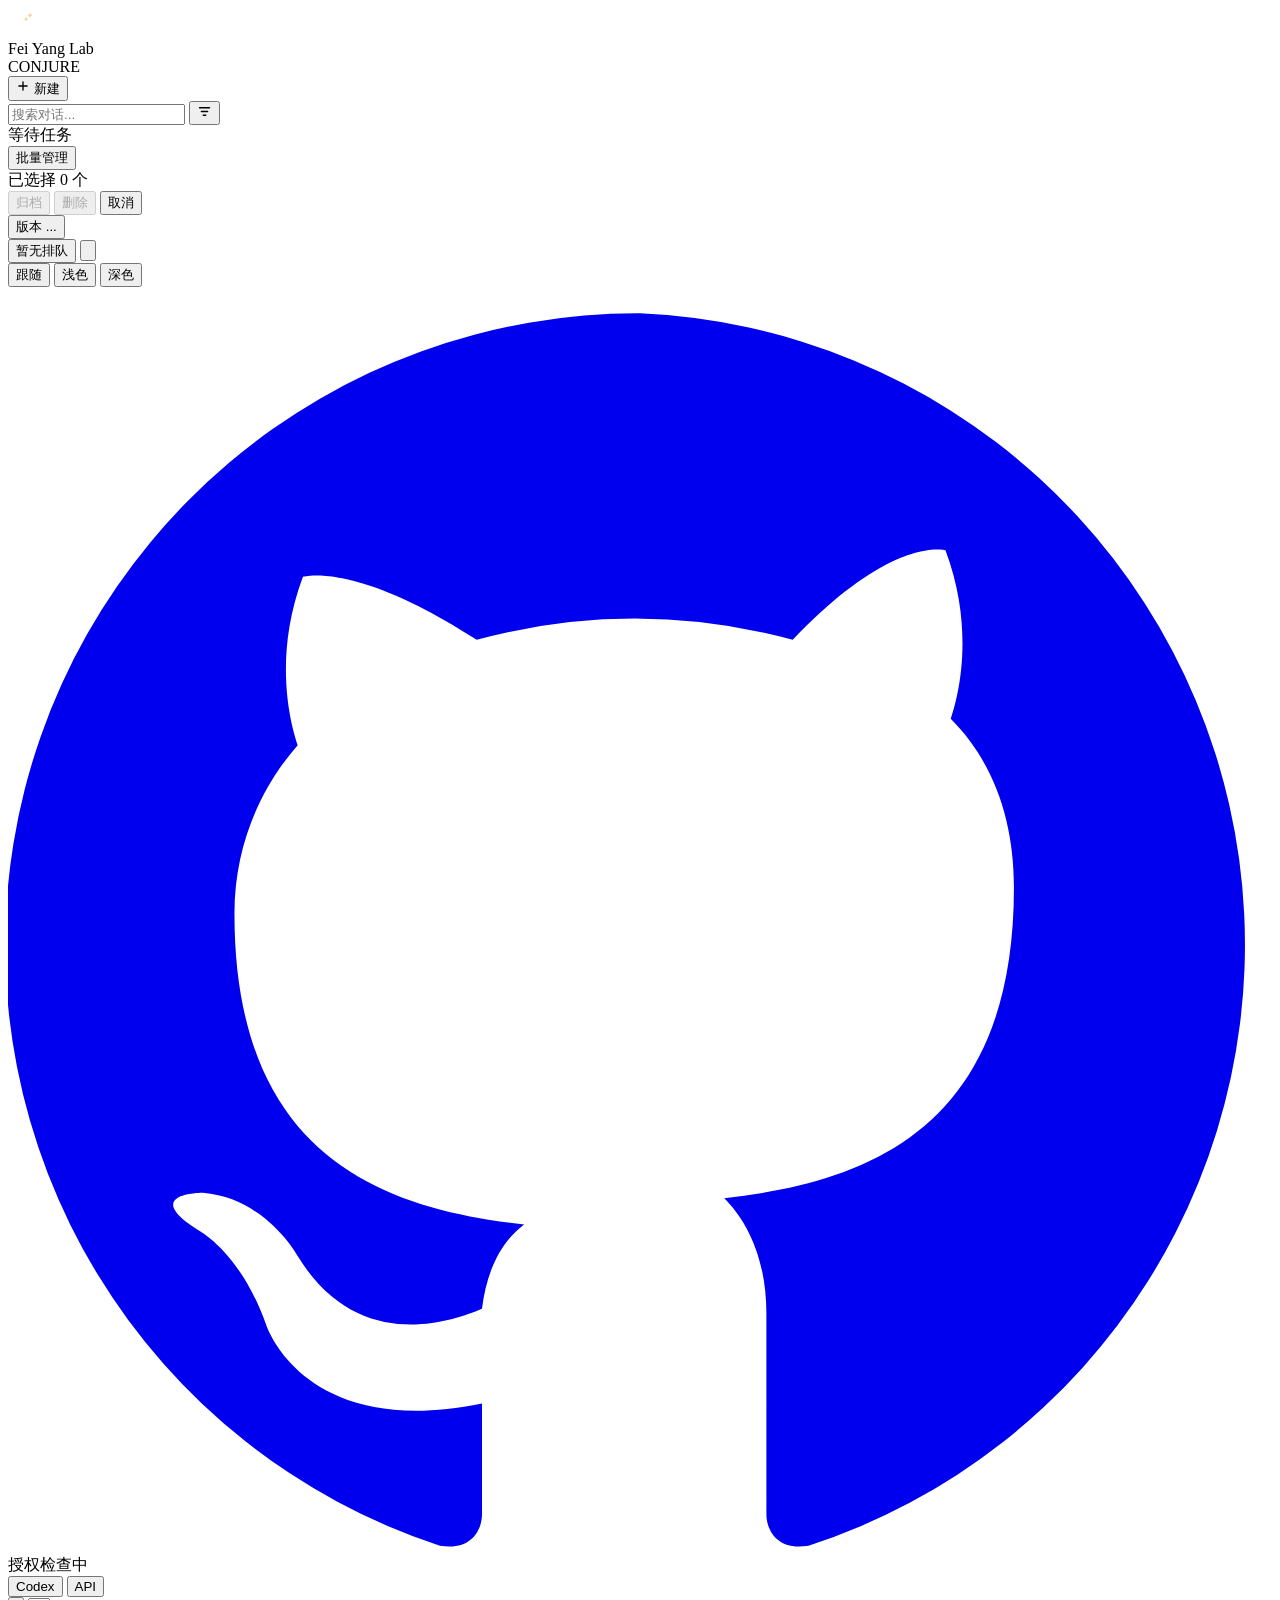
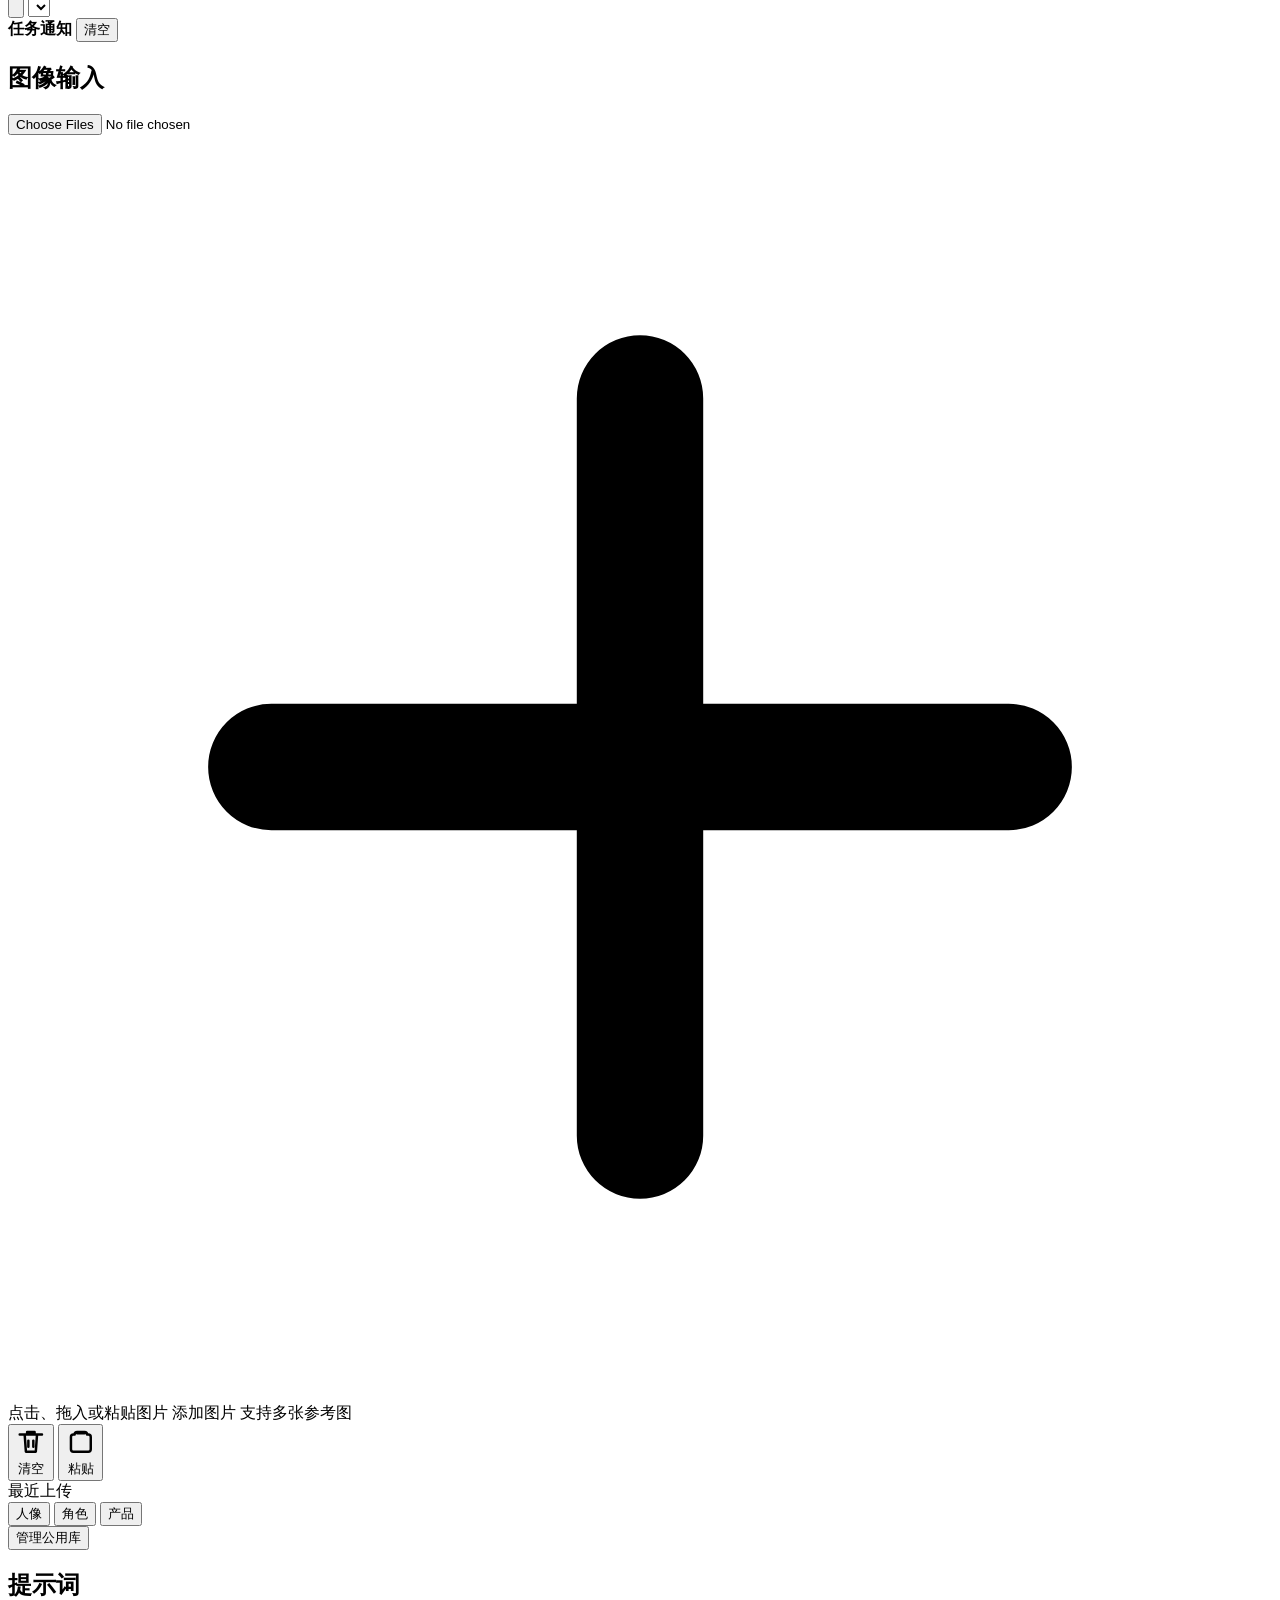
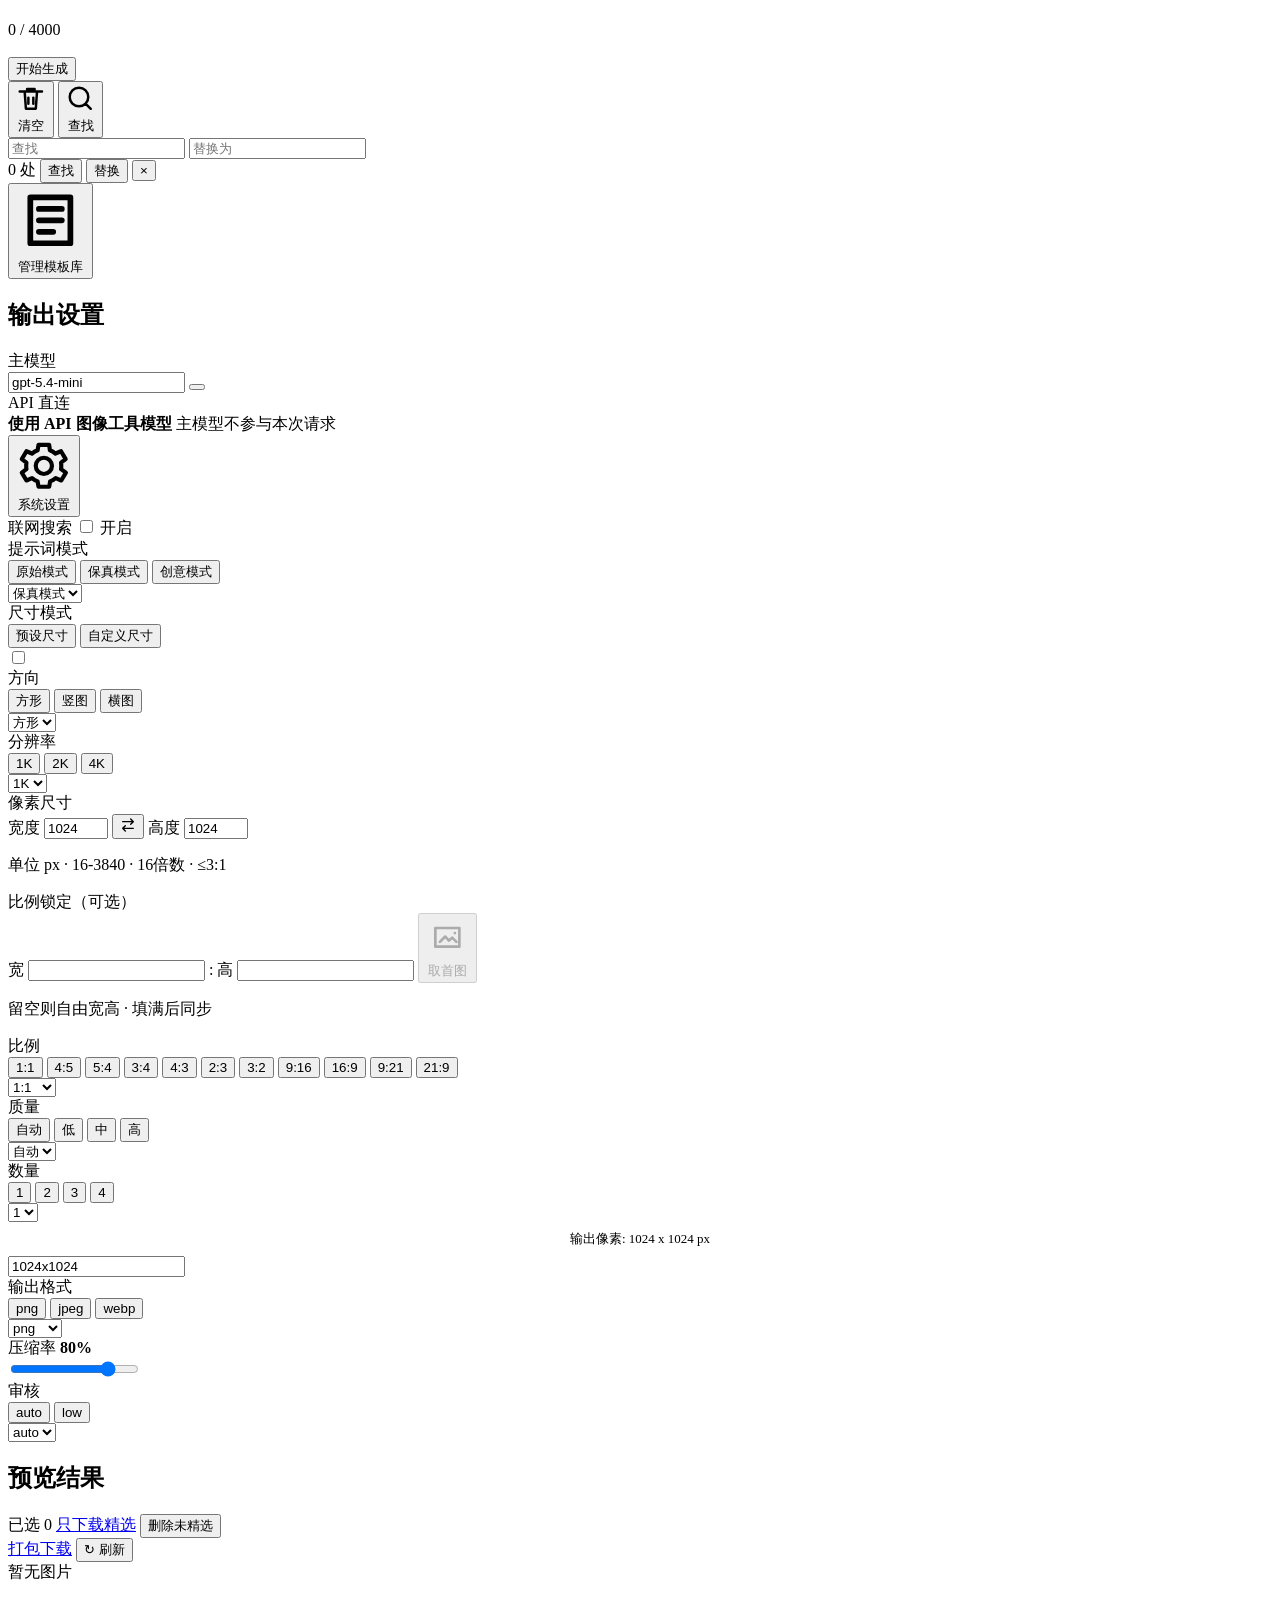
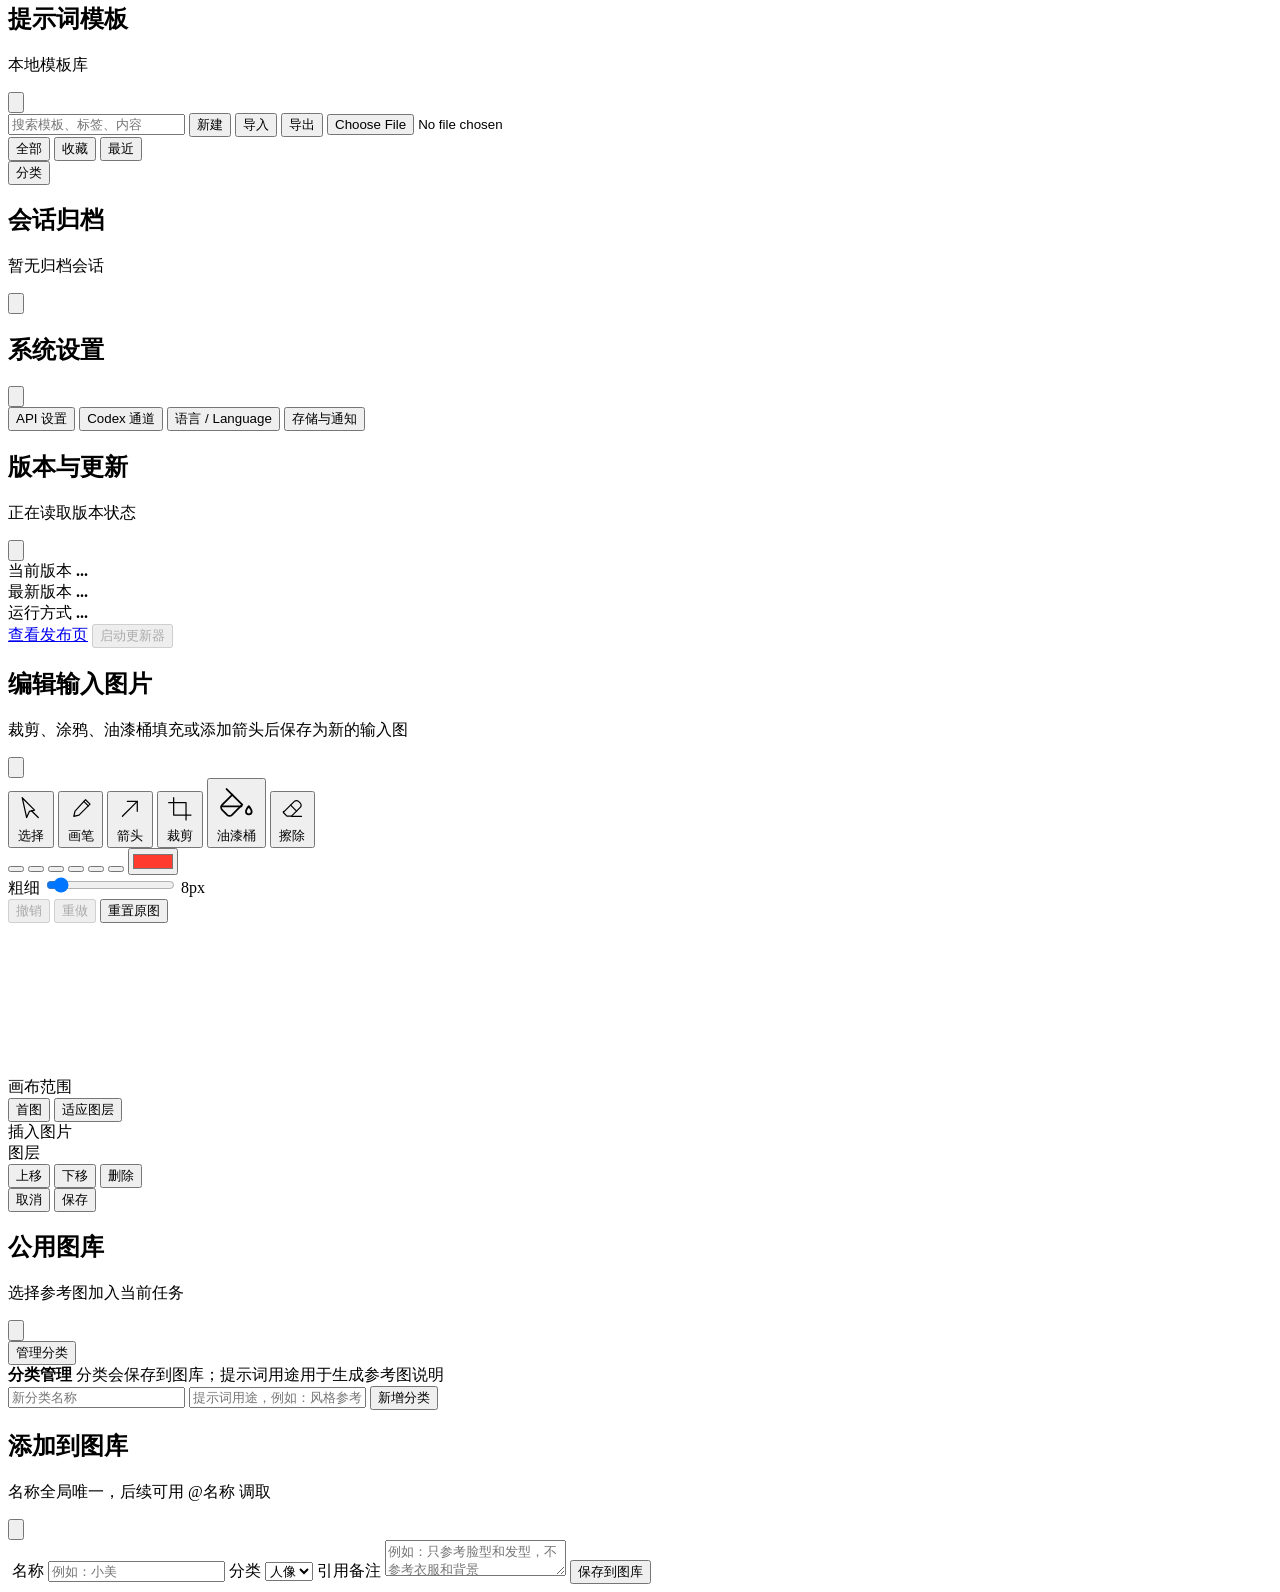
==== codex_image/webui/static/index.html @ 958eecd9 "feat(webui): add BYOK key support and rebrand to Fei Yang Lab - Add per-user BYOK (Bring Your Own Ke" ====
<!doctype html>
<html lang="zh-CN">
  <head>
    <meta charset="utf-8" />
    <meta name="viewport" content="width=device-width, initial-scale=1" />
    <title>Fei Yang Lab CONJURE</title>
    <link rel="icon" href="data:," />
    <script>
      (() => {
        const THEME_STORAGE_KEY = "codex-image-theme-preference";
        const valid = new Set(["system", "light", "dark"]);
        let preference = "system";
        try {
          const stored = localStorage.getItem(THEME_STORAGE_KEY);
          if (valid.has(stored)) preference = stored;
        } catch {
          preference = "system";
        }
        const systemDark = window.matchMedia?.("(prefers-color-scheme: dark)")?.matches;
        document.documentElement.dataset.theme = preference === "system" ? (systemDark ? "dark" : "light") : preference;
        document.documentElement.dataset.themePreference = preference;
      })();
    </script>
    <script>
      (() => {
        const LOCALE_STORAGE_KEY = "codex-image-locale-preference";
        const valid = new Set(["zh-CN", "zh-TW", "zh-HK", "ja", "ko", "en", "es", "pt", "fr", "de", "ru", "it", "hi"]);
        const defaultLocale = "zh-CN";
        function detectPreferredLocale(languages) {
          const candidates = languages && languages.length
            ? languages
            : [...Array.from(navigator.languages || []), navigator.language];
          for (const candidate of candidates) {
            const language = String(candidate || "").trim().toLowerCase();
            if (!language) continue;
            for (const locale of valid) {
              if (locale.toLowerCase() === language) return locale;
            }
            if (language.startsWith("zh-hk") || language.startsWith("zh-mo")) return "zh-HK";
            if (language.startsWith("zh-tw") || language.startsWith("zh-hant")) return "zh-TW";
            if (language.startsWith("zh-cn") || language.startsWith("zh-sg") || language.startsWith("zh-hans") || language === "zh") return "zh-CN";
            if (language.startsWith("ja")) return "ja";
            if (language.startsWith("ko")) return "ko";
            if (language.startsWith("en")) return "en";
            if (language.startsWith("es")) return "es";
            if (language.startsWith("pt")) return "pt";
            if (language.startsWith("fr")) return "fr";
            if (language.startsWith("de")) return "de";
            if (language.startsWith("ru")) return "ru";
            if (language.startsWith("it")) return "it";
            if (language.startsWith("hi")) return "hi";
          }
          return defaultLocale;
        }
        let locale = detectPreferredLocale();
        try {
          const stored = localStorage.getItem(LOCALE_STORAGE_KEY);
          if (valid.has(stored)) locale = stored;
        } catch {
          locale = detectPreferredLocale();
        }
        document.documentElement.lang = locale;
        document.documentElement.dataset.locale = locale;
      })();
    </script>
    <link rel="stylesheet" href="/static/styles.css?v=runtime-400" />
  </head>
  <body>
    <div class="layout-container">
      <!-- Left Sidebar -->
      <aside id="sidebar" class="sidebar">
        <div class="sidebar-header">
          <div class="brand" aria-label="Fei Yang Lab CONJURE">
            <div class="brand-lockup">
              <div class="brand-mark" aria-hidden="true">
                <svg width="28" height="28" viewBox="0 0 32 32" fill="none" xmlns="http://www.w3.org/2000/svg">
                  <rect x="7.2" y="8.2" width="17.6" height="15.6" rx="3.4" stroke="rgba(255,255,255,.9)" stroke-width="2"/>
                  <path d="M10.2 20.4l4.6-4.4 3.1 3 2.2-2.1 3.7 3.5" stroke="rgba(255,255,255,.84)" stroke-width="1.8" stroke-linecap="round" stroke-linejoin="round"/>
                  <circle cx="20.7" cy="12.7" r="1.75" fill="#f7d59d"/>
                  <path d="M25.1 6.8v3.2M23.5 8.4h3.2" stroke="#f7d59d" stroke-width="1.7" stroke-linecap="round"/>
                </svg>
              </div>
              <div class="brand-title">
                <div class="brand-name">Fei Yang Lab</div>
                <div class="brand-subtitle">CONJURE</div>
              </div>
            </div>
            <div class="brand-actions">
              <button id="newTaskButton" class="primary-button brand-new-button" type="button" aria-label="新建对话" data-i18n-attr="aria-label:app.newTaskAria">
                <svg class="brand-new-icon" width="14" height="14" viewBox="0 0 24 24" fill="none" aria-hidden="true" focusable="false" xmlns="http://www.w3.org/2000/svg">
                  <path d="M12 5v14M5 12h14" stroke="currentColor" stroke-width="2.3" stroke-linecap="round"/>
                </svg>
                <span data-i18n="app.newTask">新建</span>
              </button>
            </div>
          </div>
          <div class="sidebar-search">
            <input id="taskSearch" type="search" placeholder="搜索对话..." data-i18n-attr="placeholder:sidebar.searchPlaceholder" />
            <button
              id="taskFilterButton"
              class="task-filter-button"
              type="button"
              aria-label="任务筛选"
              aria-expanded="false"
              aria-controls="taskFilterPopover"
              title="任务筛选"
              data-i18n-attr="aria-label:sidebar.filters;title:sidebar.filters"
            >
              <svg class="task-filter-icon" width="15" height="15" viewBox="0 0 24 24" fill="none" aria-hidden="true" focusable="false" xmlns="http://www.w3.org/2000/svg">
                <path d="M4 6h16M7 12h10M10 18h4" stroke="currentColor" stroke-width="2.2" stroke-linecap="round"/>
              </svg>
              <span id="taskFilterActiveCount" class="task-filter-active-count" hidden></span>
            </button>
            <div
              id="taskFilterPopover"
              class="task-filter-popover"
              role="dialog"
              aria-label="任务筛选"
              data-i18n-attr="aria-label:sidebar.filters"
              hidden
            >
              <div class="task-filter-popover-header">
                <span data-i18n="sidebar.filters">任务筛选</span>
                <button id="taskFilterClearButton" class="ghost-button text-sm task-filter-clear-button" type="button" aria-label="清空" data-i18n="action.clear" data-i18n-attr="aria-label:action.clear">清空</button>
              </div>
              <div class="sidebar-filter-grid">
                <select id="taskRatioFilter" class="task-filter-select" aria-label="按比例筛选">
                  <option value="" data-i18n="sidebar.allRatios">全部比例</option>
                  <option value="1:1">1:1</option>
                  <option value="4:5">4:5</option>
                  <option value="5:4">5:4</option>
                  <option value="3:4">3:4</option>
                  <option value="4:3">4:3</option>
                  <option value="2:3">2:3</option>
                  <option value="3:2">3:2</option>
                  <option value="9:16">9:16</option>
                  <option value="16:9">16:9</option>
                  <option value="9:21">9:21</option>
                  <option value="21:9">21:9</option>
                </select>
                <select id="taskOrientationFilter" class="task-filter-select" aria-label="按方向筛选">
                  <option value="" data-i18n="sidebar.allOrientations">全部方向</option>
                  <option value="square" data-i18n="output.square">方形</option>
                  <option value="portrait" data-i18n="output.portrait">竖图</option>
                  <option value="landscape" data-i18n="output.landscape">横图</option>
                </select>
                <select id="taskPromptFidelityFilter" class="task-filter-select" aria-label="按提示词模式筛选">
                  <option value="" data-i18n="sidebar.allModes">全部模式</option>
                  <option value="original" data-i18n="output.modeOriginal">原始模式</option>
                  <option value="strict" data-i18n="output.modeStrict">保真模式</option>
                  <option value="off" data-i18n="output.modeCreative">创意模式</option>
                </select>
                <select id="taskResolutionFilter" class="task-filter-select" aria-label="按分辨率筛选">
                  <option value="" data-i18n="sidebar.allResolutions">全部分辨率</option>
                  <option value="standard">1K</option>
                  <option value="2k">2K</option>
                  <option value="4k">4K</option>
                </select>
              </div>
            </div>
          </div>
        </div>

        <div class="task-history-shell">
          <div class="task-history-tools">
            <div id="statusText" class="status-text" aria-live="polite" data-i18n="status.waiting">等待任务</div>
            <button id="batchManageButton" class="ghost-button icon-button task-history-batch-button" type="button" data-i18n="footer.batch">批量管理</button>
          </div>
          <div id="batchToolbar" class="batch-toolbar hidden" aria-live="polite">
            <div id="batchSelectedCount" class="batch-selected-count" data-i18n="batch.selected">已选择 0 个</div>
            <div class="batch-toolbar-actions">
              <button id="batchArchiveButton" class="ghost-button text-sm" type="button" disabled data-i18n="action.archive">归档</button>
              <button id="batchDeleteButton" class="ghost-button text-sm danger-button" type="button" disabled data-i18n="action.delete">删除</button>
              <button id="batchCancelButton" class="ghost-button text-sm" type="button" data-i18n="action.cancel">取消</button>
            </div>
          </div>
          <div
            id="taskActiveList"
            class="task-active-list hidden"
            aria-label="进行中任务"
            data-i18n-attr="aria-label:sidebar.activeTasks"
          ></div>
          <div
            id="taskHistoryTopAnchors"
            class="task-history-anchor-rail task-history-anchor-rail-top hidden"
            aria-label="顶部时间导航"
            data-i18n-attr="aria-label:sidebar.topAnchors"
          ></div>
          <div class="sidebar-content">
            <div id="taskList" class="task-list"></div>
          </div>
          <div
            id="taskHistoryBottomAnchors"
            class="task-history-anchor-rail task-history-anchor-rail-bottom hidden"
            aria-label="底部时间导航"
            data-i18n-attr="aria-label:sidebar.bottomAnchors"
          ></div>
          <div id="taskHistoryLibrarySlot" class="task-history-library-slot hidden"></div>
        </div>

        <div class="sidebar-footer">
          <div class="sidebar-api-status-holder" aria-hidden="true">
            <div id="apiStatus" class="status-dot"></div>
          </div>
          <button
            id="versionInfo"
            class="version-info"
            type="button"
            aria-label="版本信息"
            title="版本信息"
            data-i18n-attr="aria-label:footer.versionInfo;title:footer.versionInfo"
          >
            <span id="versionLabel" class="version-label" data-i18n="footer.versionLoading">版本 ...</span>
            <span id="versionUpdateBadge" class="version-update-badge hidden" aria-hidden="true"></span>
          </button>
        </div>
        <div
          id="sidebarResizeHandle"
          class="sidebar-resize-handle"
          role="separator"
          aria-orientation="vertical"
          aria-label="调整侧栏宽度"
          data-i18n-attr="aria-label:sidebar.resize"
          tabindex="0"
        ></div>
      </aside>
      <div id="sidebarResizeShield" class="sidebar-resize-shield" hidden></div>

      <!-- Main Area -->
      <div class="main-wrapper">
        <!-- Top Navigation -->
        <header class="top-nav">
          <div class="nav-actions">
            <button id="queueButton" class="queue-button queue-status-chip" type="button" aria-label="队列状态：暂无排队" title="跳转到进行中任务" data-i18n-attr="aria-label:queue.emptyAria;title:queue.jumpTitle">
              <span id="queueStatusText" data-i18n="queue.empty">暂无排队</span>
            </button>
            <button id="taskNotificationButton" class="queue-button task-notification-button" type="button" aria-controls="taskNotificationCenter" aria-expanded="false" aria-label="任务通知" title="任务通知" data-i18n-attr="aria-label:notifications.title;title:notifications.title">
              <svg class="task-notification-icon" viewBox="0 0 24 24" aria-hidden="true" focusable="false">
                <path d="M18 8a6 6 0 0 0-12 0c0 7-3 7-3 7h18s-3 0-3-7" fill="none" stroke="currentColor" stroke-width="2" stroke-linecap="round" stroke-linejoin="round"/>
                <path d="M10 19a2 2 0 0 0 4 0" fill="none" stroke="currentColor" stroke-width="2" stroke-linecap="round"/>
              </svg>
              <span id="taskNotificationBadge" class="task-notification-dot hidden" aria-hidden="true"></span>
            </button>
            <div id="themeSwitcher" class="theme-switcher" aria-label="主题模式" data-i18n-attr="aria-label:theme.label">
              <button class="theme-option" data-theme-option="system" type="button" aria-pressed="true" data-i18n="theme.system">跟随</button>
              <button class="theme-option" data-theme-option="light" type="button" aria-pressed="false" data-i18n="theme.light">浅色</button>
              <button class="theme-option" data-theme-option="dark" type="button" aria-pressed="false" data-i18n="theme.dark">深色</button>
            </div>
            <a id="githubLink" class="queue-button github-link" href="https://github.com/kadevin/ilab-gpt-conjure" target="_blank" rel="noreferrer" aria-label="GitHub" title="GitHub">
              <svg class="github-link-icon" viewBox="0 0 24 24" aria-hidden="true" focusable="false">
                <path fill="currentColor" d="M12 .5a12 12 0 0 0-3.8 23.4c.6.1.8-.3.8-.6v-2.1c-3.4.7-4.1-1.5-4.1-1.5-.5-1.4-1.3-1.8-1.3-1.8-1.1-.7.1-.7.1-.7 1.2.1 1.8 1.2 1.8 1.2 1.1 1.8 2.8 1.3 3.5 1 .1-.8.4-1.3.8-1.6-2.7-.3-5.5-1.3-5.5-5.9 0-1.3.5-2.4 1.2-3.2-.1-.3-.5-1.6.1-3.2 0 0 1-.3 3.3 1.2a11.3 11.3 0 0 1 6 0C16.8 4.7 17.8 5 17.8 5c.6 1.6.2 2.9.1 3.2.8.8 1.2 1.9 1.2 3.2 0 4.6-2.8 5.6-5.5 5.9.4.4.8 1.1.8 2.2v3.8c0 .3.2.7.8.6A12 12 0 0 0 12 .5Z"/>
              </svg>
            </a>
            <div class="auth-source-switcher" aria-label="授权来源" data-i18n-attr="aria-label:auth.label">
              <div id="authSourceDetail" class="auth-source-detail" data-i18n="auth.checking">授权检查中</div>
              <div id="authSourceGroup" class="auth-source-group">
                <button class="auth-source-button active" data-auth-source="codex" type="button">Codex</button>
                <button class="auth-source-button auth-source-api-button" data-auth-source="api" type="button">API</button>
              </div>
              <button id="apiSourceSettingsButton" class="auth-source-settings-button" type="button" aria-label="系统设置" title="系统设置" data-i18n-attr="aria-label:systemSettings.title;title:systemSettings.title">
                <svg class="auth-source-settings-icon" viewBox="0 0 24 24" aria-hidden="true" focusable="false">
                  <path d="M12 8.5a3.5 3.5 0 1 1 0 7 3.5 3.5 0 0 1 0-7Z" fill="none" stroke="currentColor" stroke-width="1.8"/>
                  <path d="M19.4 13.4a7.8 7.8 0 0 0 .1-1.4 7.8 7.8 0 0 0-.1-1.4l2-1.5-2-3.4-2.4 1a8 8 0 0 0-2.4-1.4L14.3 3h-4.6l-.4 2.3A8 8 0 0 0 6.9 6.7l-2.4-1-2 3.4 2 1.5a7.8 7.8 0 0 0-.1 1.4 7.8 7.8 0 0 0 .1 1.4l-2 1.5 2 3.4 2.4-1a8 8 0 0 0 2.4 1.4l.4 2.3h4.6l.4-2.3a8 8 0 0 0 2.4-1.4l2.4 1 2-3.4-2.1-1.5Z" fill="none" stroke="currentColor" stroke-linejoin="round" stroke-width="1.8"/>
                </svg>
              </button>
              <select id="apiProviderQuick" class="api-provider-quick hidden" aria-label="API 供应商" data-i18n-attr="aria-label:api.provider"></select>
            </div>
          </div>
          <div id="taskNotificationCenter" class="task-notification-center hidden" role="dialog" aria-hidden="true" aria-label="任务通知" data-i18n-attr="aria-label:notifications.title">
            <div class="task-notification-center-header">
              <strong data-i18n="notifications.title">任务通知</strong>
              <span id="taskNotificationUnreadSummary" class="task-notification-unread-summary hidden" aria-live="polite"></span>
              <button id="taskNotificationClearButton" class="ghost-button text-sm" type="button" data-i18n="action.clear">清空</button>
            </div>
            <div id="taskNotificationList" class="task-notification-list"></div>
          </div>
        </header>

        <!-- Dashboard Workspace -->
        <main class="dashboard">
          <div class="dashboard-col controls-col">
            <input id="model" type="hidden" value="gpt-image-2" />
            <!-- Image Input -->
            <section class="panel image-panel">
              <div class="panel-heading">
                <h2 data-i18n="imageInput.title">图像输入</h2>
              </div>

              <div class="image-input-workspace">
                <div class="image-input-left">
                  <div class="image-input-main">
                    <div class="image-uploader-grid">
                      <div id="imageStrip" class="image-strip">
                        <div id="imageThumbList" class="image-thumb-list"></div>
                        <div id="imageUploadSource" class="image-upload-source" tabindex="0" aria-label="点击、拖入或粘贴图片" data-i18n-attr="aria-label:imageInput.uploadAria">
                          <label class="upload-tile">
                            <input id="imageInput" type="file" accept="image/*" multiple />
                            <span class="icon" aria-hidden="true">
                              <svg viewBox="0 0 24 24" focusable="false">
                                <path d="M12 5v14M5 12h14" fill="none" stroke="currentColor" stroke-width="2.4" stroke-linecap="round"/>
                              </svg>
                            </span>
                            <span class="upload-title upload-title-full" data-i18n="imageInput.uploadFull">点击、拖入或粘贴图片</span>
                            <span class="upload-title upload-title-compact" data-i18n="imageInput.uploadCompact">添加图片</span>
                            <span class="upload-subtitle" data-i18n="imageInput.uploadSubtitle">支持多张参考图</span>
                          </label>
                        </div>
                      </div>
                      <div id="referenceCollector" class="reference-collector hidden" aria-live="polite"></div>
                    </div>
                  </div>
                  <div class="image-input-footer">
                    <div class="image-input-actions">
                      <button id="clearImagesButton" class="ghost-button icon-text-button text-sm quiet-danger-button" type="button">
                        <svg class="button-icon" viewBox="0 0 24 24" aria-hidden="true" focusable="false">
                          <path d="M3 6h18M9 6V4h6v2m-8 0 1 14h8l1-14M10 11v5M14 11v5" fill="none" stroke="currentColor" stroke-width="2" stroke-linecap="round" stroke-linejoin="round"/>
                        </svg>
                        <span data-i18n="action.clear">清空</span>
                      </button>
                      <button id="pasteClipboardButton" class="ghost-button icon-text-button text-sm" type="button">
                        <svg class="button-icon" viewBox="0 0 24 24" aria-hidden="true" focusable="false">
                          <path d="M9 5h6M9 4h6a2 2 0 0 1 2 2h1a2 2 0 0 1 2 2v10a2 2 0 0 1-2 2H6a2 2 0 0 1-2-2V8a2 2 0 0 1 2-2h1a2 2 0 0 1 2-2Z" fill="none" stroke="currentColor" stroke-width="2" stroke-linecap="round" stroke-linejoin="round"/>
                        </svg>
                        <span data-i18n="action.paste">粘贴</span>
                      </button>
                    </div>
                    <div id="recentAssetDock" class="recent-asset-dock hidden" aria-label="最近上传图片" data-i18n-attr="aria-label:imageInput.recent">
                      <div class="recent-asset-heading" data-i18n="imageInput.recent">最近上传</div>
                      <div id="recentAssetList" class="recent-asset-list"></div>
                    </div>
                  </div>
                </div>

                <div class="image-gallery-column">
                  <div id="quickGalleryDock" class="quick-gallery-dock" aria-label="快速选择公用图库" data-i18n-attr="aria-label:gallery.quick">
                    <div id="quickGalleryPreview" class="quick-gallery-preview"></div>
                    <div class="quick-gallery-picker">
                      <div id="quickGalleryList" class="quick-gallery-list" aria-label="当前分类图库" data-i18n-attr="aria-label:gallery.current"></div>
                      <div id="quickGalleryRail" class="quick-gallery-rail" aria-label="图库分类" data-i18n-attr="aria-label:gallery.categories">
                        <button class="quick-gallery-category active" data-quick-gallery-category="portrait" type="button" data-i18n="gallery.categoryPortrait">人像</button>
                        <button class="quick-gallery-category" data-quick-gallery-category="character" type="button" data-i18n="gallery.categoryCharacter">角色</button>
                        <button class="quick-gallery-category" data-quick-gallery-category="product" type="button" data-i18n="gallery.categoryProduct">产品</button>
                      </div>
                    </div>
                  </div>

                  <div id="galleryManagePanel" class="gallery-manage-panel">
                    <button id="galleryManageButton" class="ghost-button text-sm" type="button" aria-controls="galleryDrawer" aria-expanded="false" title="管理公用库" data-i18n="gallery.manage" data-i18n-attr="title:gallery.manage">管理公用库</button>
                  </div>
                </div>
              </div>
            </section>

            <!-- Prompt -->
            <section class="panel prompt-panel">
              <div class="panel-heading prompt-heading">
                <div class="prompt-heading-main">
                  <h2 data-i18n="prompt.title">提示词</h2>
                  <span id="charCount" class="prompt-count">0 / 4000</span>
                </div>
              </div>
              <div class="prompt-compose">
                <div class="prompt-editor-wrap">
                  <div
                    id="promptEditor"
                    class="prompt-box prompt-editor"
                    contenteditable="true"
                    role="textbox"
                    aria-multiline="true"
                    data-placeholder="描述你要生成或编辑的图片，输入 @ 可调用图库参考图，输入 # 可插入颜色码，输入 ~ 或 ～ 可调用提示词片段"
                    aria-label="提示词"
                    data-i18n-attr="aria-label:prompt.editorLabel;data-placeholder:prompt.placeholder"
                  ></div>
                  <input id="prompt" type="hidden" maxlength="4000" value="" />
                  <div id="mentionSuggest" class="mention-suggest hidden"></div>
                  <div id="colorSuggest" class="color-suggest hidden" aria-label="颜色码选择器"></div>
                </div>
                <div class="prompt-run-wrap">
                  <button id="runButton" class="run-button prompt-run-button" type="button" aria-keyshortcuts="Meta+Enter" title="开始生成（Cmd+Enter）" data-i18n="prompt.run" data-i18n-attr="title:prompt.runTitle">开始生成</button>
                </div>
              </div>
              <div class="prompt-template-row">
                <div class="prompt-template-recent-cell">
                  <div class="prompt-footer">
                    <button id="clearPromptButton" class="ghost-button icon-text-button text-sm quiet-danger-button" type="button">
                      <svg class="button-icon" viewBox="0 0 24 24" aria-hidden="true" focusable="false">
                        <path d="M3 6h18M9 6V4h6v2m-8 0 1 14h8l1-14M10 11v5M14 11v5" fill="none" stroke="currentColor" stroke-width="2" stroke-linecap="round" stroke-linejoin="round"/>
                      </svg>
                      <span data-i18n="action.clear">清空</span>
                    </button>
                    <button id="promptFindButton" class="ghost-button icon-text-button text-sm prompt-find-button" type="button" aria-controls="promptFindPanel" aria-expanded="false">
                      <svg class="button-icon" viewBox="0 0 24 24" aria-hidden="true" focusable="false">
                        <path d="m20 20-4.2-4.2M10.5 18a7.5 7.5 0 1 1 0-15 7.5 7.5 0 0 1 0 15Z" fill="none" stroke="currentColor" stroke-width="2" stroke-linecap="round" stroke-linejoin="round"/>
                      </svg>
                      <span data-i18n="action.find">查找</span>
                    </button>
                    <div id="promptFindPanel" class="prompt-find-panel hidden" aria-label="查找替换提示词" data-i18n-attr="aria-label:prompt.findPanel">
                      <input id="promptFindInput" class="control prompt-find-input" type="text" placeholder="查找" autocomplete="off" spellcheck="false" aria-label="查找文本" data-i18n-attr="placeholder:action.find;aria-label:prompt.findText" />
                      <input id="promptReplaceInput" class="control prompt-find-input" type="text" placeholder="替换为" autocomplete="off" spellcheck="false" aria-label="替换为" data-i18n-attr="placeholder:prompt.replaceWith;aria-label:prompt.replaceWith" />
                      <div class="prompt-find-actions" role="group" aria-label="查找替换操作" data-i18n-attr="aria-label:prompt.findActions">
                        <span id="promptFindCount" class="prompt-find-count" data-i18n="prompt.countZero">0 处</span>
                        <button class="ghost-button text-sm prompt-find-action" type="button" data-prompt-find-action="count" data-i18n="action.find">查找</button>
                        <button class="ghost-button text-sm prompt-find-action" type="button" data-prompt-find-action="replace-all" data-i18n="action.replace">替换</button>
                        <button id="promptFindClose" class="ghost-button text-sm prompt-find-close" type="button" aria-label="关闭查找替换" title="关闭" data-i18n-attr="aria-label:prompt.closeFind;title:action.close">×</button>
                      </div>
                      <span id="promptFindStatus" class="prompt-find-status" aria-live="polite"></span>
                    </div>
                  </div>
                  <div id="promptTemplateRecentDock" class="prompt-template-recent-dock hidden" aria-label="最近使用模板" data-i18n-attr="aria-label:prompt.recentTemplates"></div>
                </div>
                <div class="prompt-template-entry">
                  <button id="promptTemplateButton" class="ghost-button text-sm icon-text-button prompt-template-button" type="button" aria-controls="promptTemplateDrawer" aria-expanded="false" title="管理模板库" data-i18n-attr="title:prompt.manageTemplates">
                    <svg class="button-icon" viewBox="0 0 24 24" aria-hidden="true" focusable="false">
                      <path d="M5 4h14v16H5zM8 8h8M8 12h8M8 16h5" fill="none" stroke="currentColor" stroke-width="2" stroke-linecap="round" stroke-linejoin="round"/>
                    </svg>
                    <span data-i18n="prompt.manageTemplates">管理模板库</span>
                  </button>
                </div>
              </div>
            </section>

            <!-- Output Settings -->
            <section class="panel output-panel">
              <h2 data-i18n="outputSettings.title">输出设置</h2>
              <div id="settingsGrid" class="settings-grid">
                <div id="modeSettingsSlot" class="mode-settings-slot full-width">
                  <div id="modeSpecificSettings" class="mode-specific-settings mode-transition">
                    <div class="model-tool-row">
                      <label id="mainModelField" class="field main-model-field">
                        <span data-i18n="output.mainModel">主模型</span>
                        <div
                          id="mainModelCombobox"
                          class="model-combobox"
                          role="combobox"
                          aria-haspopup="listbox"
                          aria-expanded="false"
                          aria-owns="mainModelOptions"
                        >
                          <input
                            id="mainModel"
                            class="control model-combobox-input"
                            type="text"
                            value="gpt-5.4-mini"
                            autocomplete="off"
                            aria-autocomplete="list"
                            aria-controls="mainModelOptions"
                            aria-expanded="false"
                          />
                          <button id="mainModelToggle" class="model-combobox-toggle" type="button" aria-label="选择主模型" aria-controls="mainModelOptions" tabindex="-1" data-i18n-attr="aria-label:output.selectMainModel">
                            <span class="model-combobox-caret" aria-hidden="true"></span>
                          </button>
                          <div id="mainModelOptions" class="model-combobox-options hidden" role="listbox"></div>
                        </div>
                      </label>

                      <div id="apiDirectSettingsNotice" class="field api-direct-settings-notice mode-transition mode-collapsed hidden" role="note" aria-hidden="true">
                        <span data-i18n="output.apiDirect">API 直连</span>
                        <div class="api-direct-settings-control">
                          <div class="api-direct-settings-header">
                            <strong data-i18n="output.apiToolModel">使用 API 图像工具模型</strong>
                            <span data-i18n="output.mainModelUnused">主模型不参与本次请求</span>
                          </div>
                          <button id="apiDirectSettingsButton" class="ghost-button text-sm icon-text-button api-direct-settings-button" type="button">
                            <svg class="button-icon" viewBox="0 0 24 24" aria-hidden="true" focusable="false">
                              <path d="M12 8.5a3.5 3.5 0 1 1 0 7 3.5 3.5 0 0 1 0-7Z" fill="none" stroke="currentColor" stroke-width="1.8"/>
                              <path d="M19.4 13.4a7.8 7.8 0 0 0 .1-1.4 7.8 7.8 0 0 0-.1-1.4l2-1.5-2-3.4-2.4 1a8 8 0 0 0-2.4-1.4L14.3 3h-4.6l-.4 2.3A8 8 0 0 0 6.9 6.7l-2.4-1-2 3.4 2 1.5a7.8 7.8 0 0 0-.1 1.4 7.8 7.8 0 0 0 .1 1.4l-2 1.5 2 3.4 2.4-1a8 8 0 0 0 2.4 1.4l.4 2.3h4.6l.4-2.3a8 8 0 0 0 2.4-1.4l2.4 1 2-3.4-2.1-1.5Z" fill="none" stroke="currentColor" stroke-linejoin="round" stroke-width="1.8"/>
                            </svg>
                            <span data-i18n="api.settings">系统设置</span>
                          </button>
                        </div>
                      </div>

                      <div id="webSearchField" class="field web-search-field">
                        <span data-i18n="output.webSearch">联网搜索</span>
                        <label class="web-search-toggle" title="先联网搜索并用于本次生成" data-i18n-attr="title:output.webSearchTitle">
                          <input id="webSearch" type="checkbox" />
                          <span class="web-search-toggle-track" aria-hidden="true"></span>
                          <span class="web-search-toggle-text" data-i18n="output.webSearchToggle">开启</span>
                        </label>
                      </div>
                    </div>

                    <div id="promptFidelityField" class="field">
                      <span data-i18n="output.promptMode">提示词模式</span>
                      <div class="radio-group" id="promptFidelityGroup">
                        <button class="radio-btn" data-val="original" type="button" data-i18n="output.modeOriginal">原始模式</button>
                        <button class="radio-btn active" data-val="strict" type="button" data-i18n="output.modeStrict">保真模式</button>
                        <button class="radio-btn" data-val="off" type="button" data-i18n="output.modeCreative">创意模式</button>
                      </div>
                      <select id="promptFidelity" class="hidden">
                        <option value="original" data-i18n="output.modeOriginal">原始模式</option>
                        <option value="strict" selected data-i18n="output.modeStrict">保真模式</option>
                        <option value="off" data-i18n="output.modeCreative">创意模式</option>
                      </select>
                    </div>
                  </div>
                </div>

                <div class="field-group full-width custom-size-control">
                  <span class="field-label mb-0" data-i18n="output.sizeMode">尺寸模式</span>
                  <div id="sizeModeGroup" class="radio-group size-mode-group" role="group" aria-label="尺寸模式" data-i18n-attr="aria-label:output.sizeMode">
                    <button class="radio-btn active" data-custom-size-mode="preset" type="button" data-i18n="output.sizePreset">预设尺寸</button>
                    <button class="radio-btn" data-custom-size-mode="custom" type="button" data-i18n="output.sizeCustom">自定义尺寸</button>
                  </div>
                  <input type="checkbox" id="customSizeToggle" class="hidden" aria-hidden="true" />
                </div>

                <div class="field orientation-field">
                  <span data-i18n="output.orientation">方向</span>
                  <div class="radio-group" id="orientationGroup">
                    <button class="radio-btn active" data-val="square" type="button" data-i18n="output.square">方形</button>
                    <button class="radio-btn" data-val="portrait" type="button" data-i18n="output.portrait">竖图</button>
                    <button class="radio-btn" data-val="landscape" type="button" data-i18n="output.landscape">横图</button>
                  </div>
                  <select id="orientation" class="hidden">
                    <option value="square" selected data-i18n="output.square">方形</option>
                    <option value="portrait" data-i18n="output.portrait">竖图</option>
                    <option value="landscape" data-i18n="output.landscape">横图</option>
                  </select>
                </div>

                <div class="field resolution-field">
                  <span data-i18n="output.resolution">分辨率</span>
                  <div class="radio-group" id="resolutionGroup">
                    <button class="radio-btn active" data-val="standard" type="button">1K</button>
                    <button class="radio-btn" data-val="2k" type="button">2K</button>
                    <button class="radio-btn" data-val="4k" type="button">4K</button>
                  </div>
                  <select id="resolution" class="hidden">
                    <option value="standard" selected>1K</option>
                    <option value="2k">2K</option>
                    <option value="4k">4K</option>
                  </select>
                </div>

                <div id="customSize" class="custom-size hidden" aria-hidden="true">
                  <div class="custom-size-main">
                    <div class="custom-size-header">
                      <span data-i18n="output.pixelSize">像素尺寸</span>
                    </div>
                    <div class="custom-measure-row custom-size-row">
                      <label class="custom-measure-label" for="customWidth" data-i18n="output.width">宽度</label>
                      <input id="customWidth" class="control custom-size-input" type="number" min="16" max="3840" step="16" value="1024" aria-label="宽度" data-i18n-attr="aria-label:output.width" />
                      <button id="swapCustomSizeButton" class="custom-size-icon-button custom-size-swap" type="button" aria-label="交换宽高" title="交换宽高" data-i18n-attr="aria-label:output.swapSize;title:output.swapSize">
                        <svg width="16" height="16" viewBox="0 0 24 24" aria-hidden="true" focusable="false">
                          <path d="M16 3l4 4-4 4M20 7H4M8 21l-4-4 4-4M4 17h16" fill="none" stroke="currentColor" stroke-width="2" stroke-linecap="round" stroke-linejoin="round"/>
                        </svg>
                      </button>
                      <label class="custom-measure-label" for="customHeight" data-i18n="output.height">高度</label>
                      <input id="customHeight" class="control custom-size-input" type="number" min="16" max="3840" step="16" value="1024" aria-label="高度" data-i18n-attr="aria-label:output.height" />
                    </div>
                    <p id="customSizeHint" class="custom-size-hint" data-i18n="output.customSizeHint">单位 px · 16-3840 · 16倍数 · ≤3:1</p>
                  </div>
                  <div class="field custom-ratio-field">
                    <div class="custom-ratio-header">
                      <span data-i18n="output.ratioLock">比例锁定（可选）</span>
                    </div>
                    <div class="custom-measure-row custom-ratio-control" aria-label="自定义宽高比" data-i18n-attr="aria-label:output.customRatio">
                      <label class="custom-measure-label" for="customRatioWidth" data-i18n="output.ratioWidth">宽</label>
                      <input
                        id="customRatioWidth"
                        class="control custom-ratio-digit"
                        type="text"
                        inputmode="numeric"
                        maxlength="1"
                        pattern="[1-9]"
                        autocomplete="off"
                        aria-label="自定义宽高比宽度"
                        data-i18n-attr="aria-label:output.ratioWidth"
                      />
                      <span class="custom-ratio-separator" aria-hidden="true">:</span>
                      <label class="custom-measure-label" for="customRatioHeight" data-i18n="output.ratioHeight">高</label>
                      <input
                        id="customRatioHeight"
                        class="control custom-ratio-digit"
                        type="text"
                        inputmode="numeric"
                        maxlength="1"
                        pattern="[1-9]"
                        autocomplete="off"
                        aria-label="自定义宽高比高度"
                        data-i18n-attr="aria-label:output.ratioHeight"
                      />
                      <button id="customRatioFromImageButton" class="ghost-button custom-ratio-image-button" type="button" disabled aria-label="获取第一张参考图宽高比" title="获取第一张参考图宽高比" data-i18n-attr="aria-label:output.firstImageRatio;title:output.firstImageRatio">
                        <svg class="button-icon" viewBox="0 0 16 16" aria-hidden="true" focusable="false">
                          <path d="M3.5 4.5h9v7h-9zM5.2 9.7l2-2 1.4 1.5 1.2-1.1 1.6 1.6" fill="none" stroke="currentColor" stroke-linecap="round" stroke-linejoin="round"/>
                          <path d="M10.8 6.4h.01" fill="none" stroke="currentColor" stroke-linecap="round"/>
                        </svg>
                        <span data-i18n="output.useFirstImage">取首图</span>
                      </button>
                    </div>
                    <p id="customRatioHint" class="custom-ratio-hint" data-i18n="output.ratioHint">留空则自由宽高 · 填满后同步</p>
                  </div>
                </div>

                <div class="field full-width ratio-field">
                  <span data-i18n="output.ratio">比例</span>
                  <div class="radio-group ratio-group" id="ratioGroup">
                    <button class="radio-btn active" data-val="1:1" type="button">1:1</button>
                    <button class="radio-btn" data-val="4:5" type="button">4:5</button>
                    <button class="radio-btn" data-val="5:4" type="button">5:4</button>
                    <button class="radio-btn" data-val="3:4" type="button">3:4</button>
                    <button class="radio-btn" data-val="4:3" type="button">4:3</button>
                    <button class="radio-btn" data-val="2:3" type="button">2:3</button>
                    <button class="radio-btn" data-val="3:2" type="button">3:2</button>
                    <button class="radio-btn" data-val="9:16" type="button">9:16</button>
                    <button class="radio-btn" data-val="16:9" type="button">16:9</button>
                    <button class="radio-btn" data-val="9:21" type="button">9:21</button>
                    <button class="radio-btn" data-val="21:9" type="button">21:9</button>
                  </div>
                  <select id="ratio" class="hidden">
                    <option value="1:1" selected>1:1</option>
                    <option value="4:5">4:5</option>
                    <option value="5:4">5:4</option>
                    <option value="3:4">3:4</option>
                    <option value="4:3">4:3</option>
                    <option value="2:3">2:3</option>
                    <option value="3:2">3:2</option>
                    <option value="9:16">9:16</option>
                    <option value="16:9">16:9</option>
                    <option value="9:21">9:21</option>
                    <option value="21:9">21:9</option>
                  </select>
                </div>

                <div class="field-pair full-width quantity-quality-row">
                  <div class="field quality-field">
                    <span data-i18n="output.quality">质量</span>
                    <div class="radio-group">
                      <button class="radio-btn active" data-val="auto" type="button" data-i18n="output.qualityAuto">自动</button>
                      <button class="radio-btn" data-val="low" type="button" data-i18n="output.qualityLow">低</button>
                      <button class="radio-btn" data-val="medium" type="button" data-i18n="output.qualityMedium">中</button>
                      <button class="radio-btn" data-val="high" type="button" data-i18n="output.qualityHigh">高</button>
                    </div>
                    <select id="quality" class="hidden">
                      <option value="auto" data-i18n="output.qualityAuto">自动</option>
                      <option value="low" data-i18n="output.qualityLow">低</option>
                      <option value="medium" data-i18n="output.qualityMedium">中</option>
                      <option value="high" data-i18n="output.qualityHigh">高</option>
                    </select>
                  </div>

                  <div class="field quantity-field">
                    <span data-i18n="output.quantity">数量</span>
                    <div class="radio-group quantity-group" id="quantityGroup">
                      <button class="radio-btn active" data-val="1" type="button">1</button>
                      <button class="radio-btn" data-val="2" type="button">2</button>
                      <button class="radio-btn" data-val="3" type="button">3</button>
                      <button class="radio-btn" data-val="4" type="button">4</button>
                    </div>
                    <select id="nInput" class="hidden">
                      <option value="1" selected>1</option>
                      <option value="2">2</option>
                      <option value="3">3</option>
                      <option value="4">4</option>
                    </select>
                  </div>
                </div>

                <div id="pixelPreview" class="full-width" style="text-align: center; font-size: 13px; color: var(--primary); padding: 8px; background: var(--primary-light); border-radius: 6px;">
                  <span data-i18n="output.pixelPreview">输出像素: 1024 x 1024 px</span>
                </div>

                <input type="text" id="size" class="hidden" value="1024x1024" />

                <div id="outputFormatField" class="field output-format-field">
                  <span data-i18n="output.format">输出格式</span>
                  <div id="outputFormatGroup" class="radio-group">
                    <button class="radio-btn active" data-val="png">png</button>
                    <button class="radio-btn" data-val="jpeg">jpeg</button>
                    <button class="radio-btn" data-val="webp">webp</button>
                  </div>
                  <select id="outputFormat" class="hidden">
                    <option value="png">png</option>
                    <option value="jpeg">jpeg</option>
                    <option value="webp">webp</option>
                  </select>
                  <div id="compressionPopover" class="compression-popover hidden" role="dialog" aria-hidden="true" aria-label="压缩率设置" data-i18n-attr="aria-label:output.compression">
                    <label id="compressionField" class="range-control compression-range">
                      <div class="slider-header">
                        <span data-i18n="output.compression">压缩率</span>
                        <span class="range-value"><b id="compressionValue">80%</b></span>
                      </div>
                      <input id="compression" class="slider" type="range" min="0" max="100" value="80" />
                    </label>
                  </div>
                </div>

                <div class="field moderation-field">
                  <span data-i18n="output.moderation">审核</span>
                  <div class="radio-group">
                    <button class="radio-btn active" data-val="auto">auto</button>
                    <button class="radio-btn" data-val="low">low</button>
                  </div>
                  <select id="moderation" class="hidden">
                    <option value="auto">auto</option>
                    <option value="low">low</option>
                  </select>
                </div>
              </div>
            </section>
          </div>

          <div class="dashboard-col preview-col">
            <!-- Preview Panel -->
            <section class="panel preview-panel">
              <div class="panel-heading preview-heading">
                <h2 data-i18n="preview.title">预览结果</h2>
                <div class="preview-heading-actions">
                  <div class="preview-selection-actions hidden" id="previewSelectionActions" aria-live="polite">
                    <span id="previewSelectionCount" class="preview-selection-count" data-i18n="preview.selectedZero">已选 0</span>
                    <a id="downloadSelectedButton" class="ghost-button text-sm hidden" href="#" download data-i18n="preview.downloadSelected">只下载精选</a>
                    <button id="deleteUnselectedOutputsButton" class="ghost-button text-sm danger-action hidden" type="button" data-i18n="preview.deleteUnselected">删除未精选</button>
                  </div>
                  <a id="downloadAllButton" class="ghost-button text-sm hidden" href="#" download data-i18n="preview.downloadAll">打包下载</a>
                  <button id="refreshButton" class="ghost-button icon-button" type="button" data-i18n="action.refresh">↻ 刷新</button>
                </div>
              </div>
              <div id="previewGrid" class="preview-grid">
                <div class="empty-preview" data-i18n="preview.empty">暂无图片</div>
              </div>
            </section>
          </div>
        </main>
      </div>
    </div>

    <div id="promptTemplateDrawer" class="resource-sheet prompt-template-drawer" aria-hidden="true">
      <div class="resource-sheet-header prompt-template-drawer-header">
        <div>
          <h2 data-i18n="templates.title">提示词模板</h2>
          <p id="promptTemplateSummary" class="prompt-template-summary" data-i18n="templates.summary">本地模板库</p>
        </div>
        <button id="promptTemplateDrawerClose" class="ghost-button drawer-close-button" type="button" aria-label="关闭提示词模板面板" title="关闭" data-i18n-attr="aria-label:close.promptTemplates;title:action.close">
          <svg class="drawer-close-icon" viewBox="0 0 24 24" aria-hidden="true" focusable="false">
            <path d="M7 7L17 17M17 7L7 17" />
          </svg>
        </button>
      </div>
      <div class="prompt-template-toolbar">
        <input id="promptTemplateSearch" class="control" type="text" name="prompt-template-search" inputmode="search" autocomplete="new-password" autocapitalize="off" spellcheck="false" placeholder="搜索模板、标签、内容" aria-label="搜索提示词模板" readonly data-i18n-attr="placeholder:templates.search;aria-label:templates.search" />
        <button id="promptTemplateCreateButton" class="ghost-button text-sm" type="button" data-i18n="action.new">新建</button>
        <button id="promptTemplateImportButton" class="ghost-button text-sm" type="button" data-i18n="action.import">导入</button>
        <button id="promptTemplateExportButton" class="ghost-button text-sm" type="button" data-i18n="action.export">导出</button>
        <input id="promptTemplateImportInput" class="hidden" type="file" accept=".json,.md,.markdown,application/json,text/markdown,text/plain" />
      </div>
      <div class="prompt-template-filter-row" role="group" aria-label="模板筛选" data-i18n-attr="aria-label:templates.filter">
        <button class="prompt-template-filter active" data-prompt-template-filter="all" type="button" data-i18n="templates.all">全部</button>
        <button class="prompt-template-filter" data-prompt-template-filter="favorite" type="button" data-i18n="templates.favorite">收藏</button>
        <button class="prompt-template-filter" data-prompt-template-filter="recent" type="button" data-i18n="templates.recent">最近</button>
      </div>
      <div class="prompt-template-category-toolbar">
        <div id="promptTemplateCategoryList" class="prompt-template-category-row" role="group" aria-label="模板分类" data-i18n-attr="aria-label:templates.category"></div>
        <button id="promptTemplateCategoryManageButton" class="ghost-button text-sm" type="button" aria-expanded="false" data-i18n="templates.category">分类</button>
      </div>
      <div id="promptTemplateCategoryPanel" class="prompt-template-category-manage-panel hidden"></div>
      <div class="resource-sheet-body prompt-template-body">
        <div id="promptTemplateList" class="prompt-template-grid" aria-live="polite"></div>
        <div id="promptTemplateDetail" class="prompt-template-detail hidden"></div>
        <div id="promptTemplateForm" class="prompt-template-form-wrap hidden"></div>
      </div>
    </div>
    <div id="promptTemplateDrawerBackdrop" class="resource-sheet-backdrop prompt-template-drawer-backdrop hidden"></div>

    <div id="archiveModal" class="modal-overlay hidden" role="dialog" aria-modal="true" aria-hidden="true" aria-label="会话归档" data-i18n-attr="aria-label:archive.title">
      <div class="modal-panel archive-modal-panel">
        <div class="modal-heading">
          <div>
            <h2 data-i18n="archive.title">会话归档</h2>
            <p id="archiveCount" data-i18n="archive.empty">暂无归档会话</p>
          </div>
          <button id="archiveModalClose" class="ghost-button drawer-close-button" type="button" aria-label="关闭会话归档面板" title="关闭" data-i18n-attr="aria-label:close.archive;title:action.close">
            <svg class="drawer-close-icon" viewBox="0 0 24 24" aria-hidden="true" focusable="false">
              <path d="M7 7L17 17M17 7L7 17" />
            </svg>
          </button>
        </div>
        <div id="archiveList" class="archive-list"></div>
      </div>
    </div>

    <div id="systemSettingsModal" class="modal-overlay hidden" role="dialog" aria-modal="true" aria-hidden="true" aria-label="系统设置" data-i18n-attr="aria-label:systemSettings.title">
      <div class="modal-panel system-settings-modal-panel">
        <div class="modal-heading">
          <div>
            <h2 data-i18n="systemSettings.title">系统设置</h2>
          </div>
          <button id="systemSettingsModalClose" class="ghost-button drawer-close-button" type="button" aria-label="关闭系统设置面板" title="关闭" data-i18n-attr="aria-label:close.systemSettings;title:action.close">
            <svg class="drawer-close-icon" viewBox="0 0 24 24" aria-hidden="true" focusable="false">
              <path d="M7 7L17 17M17 7L7 17" />
            </svg>
          </button>
        </div>
        <div id="systemSettingsTabs" class="system-settings-tabs" role="tablist" aria-label="系统设置选项" data-i18n-attr="aria-label:systemSettings.tabsLabel">
          <button id="systemSettingsApiTab" class="system-settings-tab" type="button" role="tab" aria-selected="false" aria-controls="systemSettingsApiPanel" data-system-settings-tab="api" data-i18n="systemSettings.apiTab">API 设置</button>
          <button id="systemSettingsCodexTab" class="system-settings-tab" type="button" role="tab" aria-selected="false" aria-controls="systemSettingsCodexPanel" data-system-settings-tab="codex" data-i18n="systemSettings.codexTab">Codex 通道</button>
          <button id="systemSettingsLanguageTab" class="system-settings-tab active" type="button" role="tab" aria-selected="true" aria-controls="systemSettingsLanguagePanel" data-system-settings-tab="language" data-i18n="systemSettings.languageTab">语言 / Language</button>
          <button id="systemSettingsStorageTab" class="system-settings-tab" type="button" role="tab" aria-selected="false" aria-controls="systemSettingsStoragePanel" data-system-settings-tab="storage" data-i18n="systemSettings.storageTab">存储与通知</button>
        </div>
        <section id="systemSettingsApiPanel" class="system-settings-section" role="tabpanel" aria-labelledby="systemSettingsApiTab" hidden aria-hidden="true">
          <div class="api-provider-section">
            <div class="api-provider-section-header">
              <div class="api-provider-section-title">
                <span data-i18n="apiSettings.providers">API 供应商</span>
                <span id="apiProviderCount" class="api-provider-count">0 个</span>
              </div>
              <button id="sortApiProvidersButton" class="ghost-button text-sm api-provider-sort-toggle hidden" type="button" data-i18n="apiSettings.sortProviders">排序</button>
            </div>
            <div class="api-provider-choice-grid">
              <div id="apiProviderList" class="api-provider-list" role="listbox" aria-label="API 供应商" data-i18n-attr="aria-label:apiSettings.providers"></div>
              <button id="addApiProviderButton" class="api-provider-add-card" type="button" data-i18n="apiSettings.newProviderAction">新建供应商</button>
            </div>
            <select id="apiProvider" class="hidden" aria-hidden="true"></select>
            <div id="apiProviderDetail" class="api-provider-detail-panel">
              <dl class="api-provider-detail-grid">
                <div>
                  <dt>Base URL</dt>
                  <dd id="apiProviderDetailBaseUrl">https://api.openai.com/v1</dd>
                </div>
                <div>
                  <dt>API Key</dt>
                  <dd id="apiProviderDetailKey" data-i18n="apiSettings.keyNotSet">未设置 API Key</dd>
                </div>
                <div>
                  <dt data-i18n="apiSettings.mode">调用方式</dt>
                  <dd id="apiProviderDetailMode">Image</dd>
                </div>
                <div>
                  <dt data-i18n="apiSettings.concurrencyShort">并发</dt>
                  <dd id="apiProviderDetailConcurrency">4</dd>
                </div>
              </dl>
              <div class="api-provider-detail-actions">
                <button id="editApiProviderButton" class="ghost-button" type="button" data-i18n="action.edit">编辑</button>
                <button id="copyApiProviderButton" class="ghost-button" type="button" data-i18n="apiSettings.copyProvider">复制</button>
                <button id="deleteApiProviderButton" class="ghost-button danger-button" type="button" data-i18n="action.delete">删除</button>
              </div>
            </div>
          </div>
          <div id="apiProviderEditor" class="api-provider-editor hidden" aria-hidden="true">
            <div class="api-provider-editor-heading">
              <span id="apiProviderEditorTitle" data-i18n="apiSettings.editProvider">编辑供应商</span>
              <span data-i18n="apiSettings.editHint">点击保存前不会写入后端，取消可放弃本次编辑。</span>
            </div>
            <div class="api-settings-grid compact-api-settings-grid">
              <label class="field api-provider-name-field">
                <span data-i18n="apiSettings.providerName">供应商名称</span>
                <input id="apiProviderName" class="control" type="text" autocomplete="off" placeholder="OpenAI" />
              </label>
              <div class="field api-mode-field">
                <span data-i18n="apiSettings.mode">调用方式</span>
                <div class="radio-group" id="apiModeGroup">
                  <button class="radio-btn active" data-val="images" type="button" data-i18n="apiSettings.images">直连 Image API</button>
                  <button class="radio-btn" data-val="responses" type="button" data-i18n="apiSettings.responses">Responses API</button>
                </div>
                <select id="apiMode" class="hidden">
                  <option value="images" selected data-i18n="apiSettings.images">直连 Image API</option>
                  <option value="responses" data-i18n="apiSettings.responses">Responses API</option>
                </select>
              </div>
              <label class="field api-base-url-field">
                <span>Base URL</span>
                <input id="apiBaseUrl" class="control" type="url" autocomplete="off" placeholder="https://api.openai.com/v1" />
              </label>
              <label class="field api-key-field">
                <span>API Key</span>
                <input id="apiKey" class="control" type="password" autocomplete="off" placeholder="sk-..." />
              </label>
              <label class="field api-image-model-field">
                <span data-i18n="apiSettings.imageModel">图像工具模型</span>
                <input id="apiImageModel" class="control" type="text" autocomplete="off" value="gpt-image-2" />
              </label>
              <label class="field api-concurrency-field">
                <span data-i18n="apiSettings.concurrency">Provider 总并发上限</span>
                <input id="apiImagesConcurrency" class="control" type="number" min="1" max="32" step="1" value="4" />
              </label>
            </div>
            <div class="api-provider-editor-actions">
              <button id="cancelApiProviderEditButton" class="ghost-button" type="button" data-i18n="apiSettings.cancelEdit">取消编辑</button>
              <button id="saveApiProviderEditButton" class="run-button" type="button" data-i18n="apiSettings.saveProvider">保存供应商</button>
            </div>
          </div>
          <div id="apiSettingsActions" class="settings-modal-actions">
            <p id="apiSettingsStatus" class="api-settings-feedback settings-action-status" aria-live="polite"></p>
            <button id="saveApiSettingsButton" class="run-button" type="button" data-i18n="apiSettings.saveSelection">保存当前选择</button>
          </div>
        </section>
        <section id="systemSettingsCodexPanel" class="system-settings-section" role="tabpanel" aria-labelledby="systemSettingsCodexTab" hidden aria-hidden="true">
          <div class="codex-settings-layout">
            <div class="field codex-channel-control">
              <span data-i18n="apiSettings.codexMode">Codex 通道</span>
              <div class="radio-group" id="codexModeGroup">
                <button class="radio-btn active" data-val="images" type="button" data-i18n="apiSettings.codexImages">Image</button>
                <button class="radio-btn" data-val="responses" type="button" data-i18n="apiSettings.codexResponses">Responses</button>
              </div>
              <select id="codexMode" class="hidden">
                <option value="images" selected data-i18n="apiSettings.codexImages">Image</option>
                <option value="responses" data-i18n="apiSettings.codexResponses">Responses</option>
              </select>
            </div>
            <div class="codex-channel-notes" aria-label="Codex 通道说明" data-i18n-attr="aria-label:codexSettings.notesLabel">
              <div class="codex-channel-note">
                <strong data-i18n="codexSettings.imagesTitle">Image</strong>
                <span data-i18n="codexSettings.imagesCopy">默认通道，直接传递尺寸、质量和编辑参数。</span>
              </div>
              <div class="codex-channel-note">
                <strong data-i18n="codexSettings.responsesTitle">Responses</strong>
                <span data-i18n="codexSettings.responsesCopy">兼容通道，需要联网搜索工具流时使用。</span>
              </div>
            </div>
          </div>
          <div class="settings-modal-actions">
            <p id="codexSettingsStatus" class="api-settings-feedback settings-action-status" aria-live="polite"></p>
            <button id="saveCodexSettingsButton" class="run-button" type="button" data-i18n="codexSettings.save">保存 Codex 通道</button>
          </div>
        </section>
        <section id="systemSettingsLanguagePanel" class="system-settings-section" role="tabpanel" aria-labelledby="systemSettingsLanguageTab" hidden aria-hidden="true">
          <div class="language-settings-panel">
            <label class="field language-select-field">
              <span data-i18n="settings.language">界面语言</span>
              <select id="languageSelect" class="control" autocomplete="off" aria-describedby="languageSettingsCopy languageSettingsStatus">
                <option value="zh-CN">简体中文</option>
                <option value="zh-TW">正體中文</option>
                <option value="zh-HK">繁体中文</option>
                <option value="ja">日本語</option>
                <option value="ko">한국어</option>
                <option value="en">English</option>
                <option value="es">Español</option>
                <option value="pt">Português</option>
                <option value="fr">Français</option>
                <option value="de">Deutsch</option>
                <option value="ru">Русский</option>
                <option value="it">Italiano</option>
                <option value="hi">हिन्दी</option>
              </select>
              <span id="languageSettingsCopy" class="field-hint" data-i18n="settings.languageCopy">首次启动会自动跟随浏览器语言，手动选择后会记住偏好。</span>
            </label>
            <p id="languageSettingsStatus" class="settings-action-status language-settings-status" data-i18n="languageSettings.instantStatus" aria-live="polite">切换后立即生效</p>
          </div>
        </section>
        <section id="systemSettingsStoragePanel" class="system-settings-section" role="tabpanel" aria-labelledby="systemSettingsStorageTab" hidden aria-hidden="true">
          <div class="settings-path-grid">
            <label class="field">
              <span data-i18n="settings.inputRoot">输入目录</span>
              <input id="settingsInputRoot" class="control" type="text" autocomplete="off" />
            </label>
            <label class="field">
              <span data-i18n="settings.outputRoot">输出目录</span>
              <input id="settingsOutputRoot" class="control" type="text" autocomplete="off" />
            </label>
            <label class="field">
              <span data-i18n="settings.galleryRoot">公用图库目录</span>
              <input id="settingsGalleryRoot" class="control" type="text" autocomplete="off" />
            </label>
            <label class="field">
              <span data-i18n="settings.sourceDataRoot">源数据目录</span>
              <input id="settingsSourceDataRoot" class="control" type="text" autocomplete="off" />
            </label>
          </div>
          <div class="notification-options-panel" aria-label="任务通知设置">
            <div class="notification-options-copy">
              <strong data-i18n="notifications.title">任务通知</strong>
              <span data-i18n="settings.notificationsCopy">任务完成或失败时提醒，系统通知需手动开启。</span>
            </div>
            <label class="notification-option-row">
              <span data-i18n="settings.inAppNotification">站内通知</span>
              <input id="taskNotificationInApp" type="checkbox" checked />
            </label>
            <label class="notification-option-row">
              <span data-i18n="settings.systemNotification">系统通知</span>
              <input id="taskNotificationSystem" type="checkbox" />
            </label>
          </div>
          <div class="settings-modal-actions">
            <p id="settingsStatus" class="settings-action-status" data-i18n="settings.status" aria-live="polite">保存存储路径后重启 WebUI 生效</p>
            <button id="saveSettingsButton" class="run-button" type="button" data-i18n="settings.save">保存设置</button>
          </div>
        </section>
      </div>
    </div>

    <div id="versionModal" class="modal-overlay hidden" role="dialog" aria-modal="true" aria-hidden="true" aria-label="版本与更新" data-i18n-attr="aria-label:version.title">
      <div class="modal-panel version-modal-panel">
        <div class="modal-heading">
          <div>
            <h2 data-i18n="version.title">版本与更新</h2>
            <p id="versionModalStatus" data-i18n="version.loading">正在读取版本状态</p>
          </div>
          <button id="versionModalClose" class="ghost-button drawer-close-button" type="button" aria-label="关闭版本更新面板" title="关闭" data-i18n-attr="aria-label:close.version;title:action.close">
            <svg class="drawer-close-icon" viewBox="0 0 24 24" aria-hidden="true" focusable="false">
              <path d="M7 7L17 17M17 7L7 17" />
            </svg>
          </button>
        </div>
        <div class="version-detail-grid">
          <div class="version-detail-row">
            <span data-i18n="version.current">当前版本</span>
            <strong id="versionCurrent">...</strong>
          </div>
          <div class="version-detail-row">
            <span data-i18n="version.latest">最新版本</span>
            <strong id="versionLatest">...</strong>
          </div>
          <div class="version-detail-row">
            <span data-i18n="version.source">运行方式</span>
            <strong id="versionSource">...</strong>
          </div>
        </div>
        <div class="version-modal-actions">
          <a id="versionReleaseLink" class="ghost-button text-sm" href="https://github.com/kadevin/ilab-gpt-conjure/releases" target="_blank" rel="noreferrer" data-i18n="version.release">查看发布页</a>
          <button id="versionUpdateButton" class="run-button" type="button" disabled data-i18n="version.openUpdater">启动更新器</button>
        </div>
      </div>
    </div>

    <div id="imageEditorModal" class="modal-overlay hidden" role="dialog" aria-modal="true" aria-label="编辑输入图片" data-i18n-attr="aria-label:imageEditor.title">
      <div class="modal-panel image-editor-panel">
        <div class="modal-heading image-editor-heading">
          <div>
            <h2 data-i18n="imageEditor.title">编辑输入图片</h2>
            <p id="imageEditorSubtitle" data-i18n="imageEditor.subtitle">裁剪、涂鸦、油漆桶填充或添加箭头后保存为新的输入图</p>
          </div>
          <button id="imageEditorClose" class="ghost-button drawer-close-button" type="button" aria-label="关闭编辑输入图片面板" title="关闭" data-i18n-attr="aria-label:close.imageEditor;title:action.close">
            <svg class="drawer-close-icon" viewBox="0 0 24 24" aria-hidden="true" focusable="false">
              <path d="M7 7L17 17M17 7L7 17" />
            </svg>
          </button>
        </div>
        <div class="image-editor-toolbar" aria-label="图片编辑工具栏" data-i18n-attr="aria-label:imageEditor.toolbar">
          <div class="image-editor-tool-group" aria-label="工具" data-i18n-attr="aria-label:imageEditor.tools">
            <button id="imageEditorToolSelect" class="ghost-button text-sm image-editor-tool" type="button" data-image-editor-tool="select">
              <span class="image-editor-tool-icon" data-tool-icon="select" aria-hidden="true">
                <svg viewBox="0 0 24 24" fill="none" focusable="false" xmlns="http://www.w3.org/2000/svg">
                  <path d="M5 3l10 10-4.2 1.1L8.6 19 5 3Z" stroke="currentColor" stroke-linecap="round" stroke-linejoin="round"/>
                  <path d="M12.5 13.5 18 19" stroke="currentColor" stroke-linecap="round"/>
                </svg>
              </span><span data-i18n="imageEditor.select">选择</span>
            </button>
            <button id="imageEditorToolBrush" class="ghost-button text-sm image-editor-tool" type="button" data-image-editor-tool="brush">
              <span class="image-editor-tool-icon" data-tool-icon="brush" aria-hidden="true">
                <svg viewBox="0 0 24 24" fill="none" focusable="false" xmlns="http://www.w3.org/2000/svg">
                  <path d="M15.8 4.6l3.6 3.6-8.9 8.9-4.2 1 1-4.2 8.5-9.3Z" stroke="currentColor" stroke-linecap="round" stroke-linejoin="round"/>
                  <path d="M14.4 6l3.6 3.6" stroke="currentColor" stroke-linecap="round"/>
                </svg>
              </span><span data-i18n="imageEditor.brush">画笔</span>
            </button>
            <button id="imageEditorToolArrow" class="ghost-button text-sm image-editor-tool" type="button" data-image-editor-tool="arrow">
              <span class="image-editor-tool-icon" data-tool-icon="arrow" aria-hidden="true">
                <svg viewBox="0 0 24 24" fill="none" focusable="false" xmlns="http://www.w3.org/2000/svg">
                  <path d="M6 18L18 6" stroke="currentColor" stroke-linecap="round"/>
                  <path d="M10 6h8v8" stroke="currentColor" stroke-linecap="round" stroke-linejoin="round"/>
                </svg>
              </span><span data-i18n="imageEditor.arrow">箭头</span>
            </button>
            <button id="imageEditorToolCrop" class="ghost-button text-sm image-editor-tool active" type="button" data-image-editor-tool="crop">
              <span class="image-editor-tool-icon" data-tool-icon="crop" aria-hidden="true">
                <svg viewBox="0 0 24 24" fill="none" focusable="false" xmlns="http://www.w3.org/2000/svg">
                  <path d="M7 3v14h14" stroke="currentColor" stroke-linecap="round" stroke-linejoin="round"/>
                  <path d="M3 7h14v14" stroke="currentColor" stroke-linecap="round" stroke-linejoin="round"/>
                </svg>
              </span><span data-i18n="imageEditor.crop">裁剪</span>
            </button>
            <button id="imageEditorToolFill" class="ghost-button text-sm image-editor-tool" type="button" data-image-editor-tool="fill" aria-label="油漆桶填充" title="油漆桶填充" data-i18n-attr="aria-label:imageEditor.fillLabel;title:imageEditor.fillLabel">
              <span class="image-editor-tool-icon" data-tool-icon="fill" aria-hidden="true">
                <svg viewBox="0 0 24 24" fill="none" focusable="false" xmlns="http://www.w3.org/2000/svg">
                  <path d="M6.5 4.5l8.8 8.8-5.7 5.7a2 2 0 0 1-2.8 0l-2.8-2.8a2 2 0 0 1 0-2.8l5.8-5.8" stroke="currentColor" stroke-linecap="round" stroke-linejoin="round"/>
                  <path d="M3.7 14.2h11.2" stroke="currentColor" stroke-linecap="round"/>
                  <path d="M17.4 17.2c0-1.1 1.6-3.1 1.6-3.1s1.6 2 1.6 3.1a1.6 1.6 0 0 1-3.2 0Z" stroke="currentColor" stroke-linejoin="round"/>
                </svg>
              </span><span data-i18n="imageEditor.fill">油漆桶</span>
            </button>
            <button id="imageEditorToolEraser" class="ghost-button text-sm image-editor-tool" type="button" data-image-editor-tool="eraser">
              <span class="image-editor-tool-icon" data-tool-icon="eraser" aria-hidden="true">
                <svg viewBox="0 0 24 24" fill="none" focusable="false" xmlns="http://www.w3.org/2000/svg">
                  <path d="M4.5 14.6 13.2 6a2.4 2.4 0 0 1 3.4 0l1.4 1.4a2.4 2.4 0 0 1 0 3.4l-7.1 7.1H7.2l-2.7-2.7a.8.8 0 0 1 0-1.1Z" stroke="currentColor" stroke-linejoin="round"/>
                  <path d="M10.2 9 15 13.8M11 18h8" stroke="currentColor" stroke-linecap="round"/>
                </svg>
              </span><span data-i18n="imageEditor.eraser">擦除</span>
            </button>
          </div>
          <div class="image-editor-tool-group" aria-label="颜色" data-i18n-attr="aria-label:imageEditor.colors">
            <button class="image-editor-swatch active" type="button" data-image-editor-color="#ff3b30" aria-label="红色" data-i18n-attr="aria-label:imageEditor.red"></button>
            <button class="image-editor-swatch" type="button" data-image-editor-color="#2f6fe4" aria-label="蓝色" data-i18n-attr="aria-label:imageEditor.blue"></button>
            <button class="image-editor-swatch" type="button" data-image-editor-color="#457b66" aria-label="绿色" data-i18n-attr="aria-label:imageEditor.green"></button>
            <button class="image-editor-swatch" type="button" data-image-editor-color="#f2b84b" aria-label="黄色" data-i18n-attr="aria-label:imageEditor.yellow"></button>
            <button class="image-editor-swatch" type="button" data-image-editor-color="#ffffff" aria-label="白色" data-i18n-attr="aria-label:imageEditor.white"></button>
            <button class="image-editor-swatch" type="button" data-image-editor-color="#111111" aria-label="黑色" data-i18n-attr="aria-label:imageEditor.black"></button>
            <input id="imageEditorColor" class="image-editor-color" type="color" value="#ff3b30" aria-label="自定义颜色" data-i18n-attr="aria-label:imageEditor.customColor" />
          </div>
          <label class="image-editor-stroke-field">
            <span data-i18n="imageEditor.stroke">粗细</span>
            <input id="imageEditorStroke" class="slider" type="range" min="2" max="96" step="1" value="8" />
            <output id="imageEditorStrokeValue">8px</output>
          </label>
          <div class="image-editor-tool-group" aria-label="历史" data-i18n-attr="aria-label:imageEditor.history">
            <button id="imageEditorUndo" class="ghost-button text-sm" type="button" disabled data-i18n="imageEditor.undo">撤销</button>
            <button id="imageEditorRedo" class="ghost-button text-sm" type="button" disabled data-i18n="imageEditor.redo">重做</button>
            <button id="imageEditorReset" class="ghost-button text-sm" type="button" data-i18n="imageEditor.reset">重置原图</button>
          </div>
        </div>
        <div id="imageEditorStage" class="image-editor-stage image-editor-workspace">
          <div id="imageEditorCanvasWrap" class="image-editor-canvas-wrap" role="img" aria-label="图片编辑画布" data-i18n-attr="aria-label:imageEditor.canvas">
            <div id="imageEditorKonvaMount" class="image-editor-konva-mount"></div>
            <canvas id="imageEditorCanvas" class="image-editor-canvas image-editor-fallback-canvas" aria-hidden="true"></canvas>
            <div id="imageEditorCropBox" class="image-editor-crop-box hidden" aria-hidden="true"></div>
          </div>
          <aside class="image-editor-side-panel" aria-label="图片编辑图层" data-i18n-attr="aria-label:imageEditor.layers">
            <section class="image-editor-side-section image-editor-canvas-scope-section">
              <div class="image-editor-side-header">
                <span data-i18n="imageEditor.canvasScope">画布范围</span>
              </div>
              <div class="image-editor-canvas-scope-control" role="group" aria-label="画布范围" data-i18n-attr="aria-label:imageEditor.canvasScope">
                <button class="ghost-button text-sm active" type="button" data-image-editor-canvas-scope="base" data-i18n="imageEditor.canvasScopeBase">首图</button>
                <button class="ghost-button text-sm" type="button" data-image-editor-canvas-scope="fit" data-i18n="imageEditor.canvasScopeFit">适应图层</button>
              </div>
            </section>
            <section class="image-editor-side-section">
              <div class="image-editor-side-header">
                <span data-i18n="imageEditor.insertImages">插入图片</span>
              </div>
              <div id="imageEditorInsertList" class="image-editor-insert-list"></div>
            </section>
            <section class="image-editor-side-section">
              <div class="image-editor-side-header">
                <span data-i18n="imageEditor.layers">图层</span>
                <div class="image-editor-layer-actions">
                  <button id="imageEditorLayerUp" class="ghost-button text-sm" type="button" data-i18n="imageEditor.layerUp">上移</button>
                  <button id="imageEditorLayerDown" class="ghost-button text-sm" type="button" data-i18n="imageEditor.layerDown">下移</button>
                  <button id="imageEditorLayerDelete" class="ghost-button text-sm danger" type="button" data-i18n="action.delete">删除</button>
                </div>
              </div>
              <div id="imageEditorLayerList" class="image-editor-layer-list"></div>
            </section>
          </aside>
        </div>
        <div class="image-editor-footer">
          <div id="imageEditorStatus" class="image-editor-status" aria-live="polite"></div>
          <div class="image-editor-actions">
            <button id="imageEditorCancel" class="ghost-button text-sm" type="button" data-i18n="action.cancel">取消</button>
            <button id="imageEditorSave" class="primary-button" type="button" data-i18n="action.save">保存</button>
          </div>
        </div>
      </div>
    </div>

    <div id="galleryDrawer" class="resource-sheet resource-sheet-wide gallery-drawer" role="dialog" aria-modal="true" aria-hidden="true" aria-label="公用图库" data-i18n-attr="aria-label:gallery.title">
      <div class="resource-sheet-header gallery-drawer-header">
          <div>
            <h2 data-i18n="gallery.title">公用图库</h2>
            <p id="galleryDrawerSubtitle" data-i18n="gallery.subtitle">选择参考图加入当前任务</p>
          </div>
          <button id="galleryDrawerClose" class="ghost-button drawer-close-button" type="button" aria-label="关闭公用图库面板" title="关闭" data-i18n-attr="aria-label:close.gallery;title:action.close">
            <svg class="drawer-close-icon" viewBox="0 0 24 24" aria-hidden="true" focusable="false">
              <path d="M7 7L17 17M17 7L7 17" />
            </svg>
          </button>
      </div>
      <div class="resource-sheet-body gallery-drawer-body">
        <div class="gallery-drawer-top">
          <div class="gallery-drawer-toolbar">
            <div id="galleryDrawerCategoryTabs" class="gallery-drawer-category-tabs" aria-label="图库分类" data-i18n-attr="aria-label:gallery.categories"></div>
            <button id="galleryCategoryManageToggle" class="ghost-button text-sm" type="button" aria-expanded="false" data-i18n="gallery.manageCategories">管理分类</button>
          </div>
          <div id="galleryCategoryManagePanel" class="gallery-category-manage-panel hidden" aria-label="管理图库分类" data-i18n-attr="aria-label:gallery.categoryManager">
            <div class="gallery-category-manage-copy">
              <strong data-i18n="gallery.categoryManagement">分类管理</strong>
              <span data-i18n="gallery.categoryCopy">分类会保存到图库；提示词用途用于生成参考图说明</span>
            </div>
            <div class="gallery-category-create-row">
              <input id="newGalleryCategoryName" class="control" type="text" maxlength="32" placeholder="新分类名称" data-i18n-attr="placeholder:gallery.newCategoryName" />
              <input id="newGalleryCategoryPromptRole" class="control" type="text" maxlength="48" placeholder="提示词用途，例如：风格参考" data-i18n-attr="placeholder:gallery.newCategoryRole" />
              <button id="addGalleryCategoryButton" class="ghost-button text-sm" type="button" data-i18n="gallery.addCategory">新增分类</button>
            </div>
            <div id="galleryCategoryList" class="gallery-category-list"></div>
          </div>
        </div>
        <div class="gallery-drawer-main">
          <div id="galleryGrid" class="gallery-grid"></div>
        </div>
      </div>
    </div>
    <div id="galleryDrawerBackdrop" class="resource-sheet-backdrop gallery-drawer-backdrop hidden"></div>

    <div id="addToGalleryModal" class="modal-overlay hidden" role="dialog" aria-modal="true" aria-label="添加到图库" data-i18n-attr="aria-label:addGallery.title">
      <div class="modal-panel add-gallery-panel">
        <div class="modal-heading">
          <div>
            <h2 data-i18n="addGallery.title">添加到图库</h2>
            <p data-i18n="addGallery.copy">名称全局唯一，后续可用 @名称 调取</p>
          </div>
          <button id="addToGalleryClose" class="ghost-button drawer-close-button" type="button" aria-label="关闭添加到图库面板" title="关闭" data-i18n-attr="aria-label:close.addGallery;title:action.close">
            <svg class="drawer-close-icon" viewBox="0 0 24 24" aria-hidden="true" focusable="false">
              <path d="M7 7L17 17M17 7L7 17" />
            </svg>
          </button>
        </div>
        <div class="add-gallery-body">
          <img id="addToGalleryPreview" class="add-gallery-preview" alt="" />
          <label class="field">
            <span data-i18n="addGallery.name">名称</span>
            <input id="galleryNameInput" class="control" type="text" maxlength="64" placeholder="例如：小美" data-i18n-attr="placeholder:addGallery.namePlaceholder" />
          </label>
          <label class="field">
            <span data-i18n="addGallery.category">分类</span>
            <select id="galleryCategoryInput" class="control">
              <option value="portrait" data-i18n="gallery.categoryPortrait">人像</option>
              <option value="character" data-i18n="gallery.categoryCharacter">角色</option>
              <option value="product" data-i18n="gallery.categoryProduct">产品</option>
            </select>
          </label>
          <label class="field">
            <span data-i18n="addGallery.note">引用备注</span>
            <textarea id="galleryPromptNoteInput" class="control" maxlength="160" placeholder="例如：只参考脸型和发型，不参考衣服和背景" data-i18n-attr="placeholder:addGallery.notePlaceholder"></textarea>
          </label>
          <button id="saveToGalleryButton" class="run-button" type="button" data-i18n="addGallery.save">保存到图库</button>
        </div>
      </div>
    </div>

    <div id="taskNotificationToastRegion" class="task-notification-toast-region" aria-live="polite"></div>
  <script src="/static/app.js?v=runtime-400"></script>
    <script>
      (() => {
        document.querySelectorAll(".radio-group").forEach((group) => {
          const select = group.nextElementSibling;
          if (!select || select.tagName !== "SELECT") return;

          const syncButtons = () => {
            group.querySelectorAll(".radio-btn").forEach((button) => {
              button.classList.toggle("active", button.getAttribute("data-val") === select.value);
            });
          };

          group.addEventListener("click", (event) => {
            const button = event.target.closest(".radio-btn");
            if (!button) return;
            select.value = button.getAttribute("data-val");
            select.dispatchEvent(new Event("input", { bubbles: true }));
            select.dispatchEvent(new Event("change", { bubbles: true }));
          });

          select.addEventListener("change", syncButtons);
          select.addEventListener("input", syncButtons);
          syncButtons();
        });

      })();
    </script>
  </body>
</html>
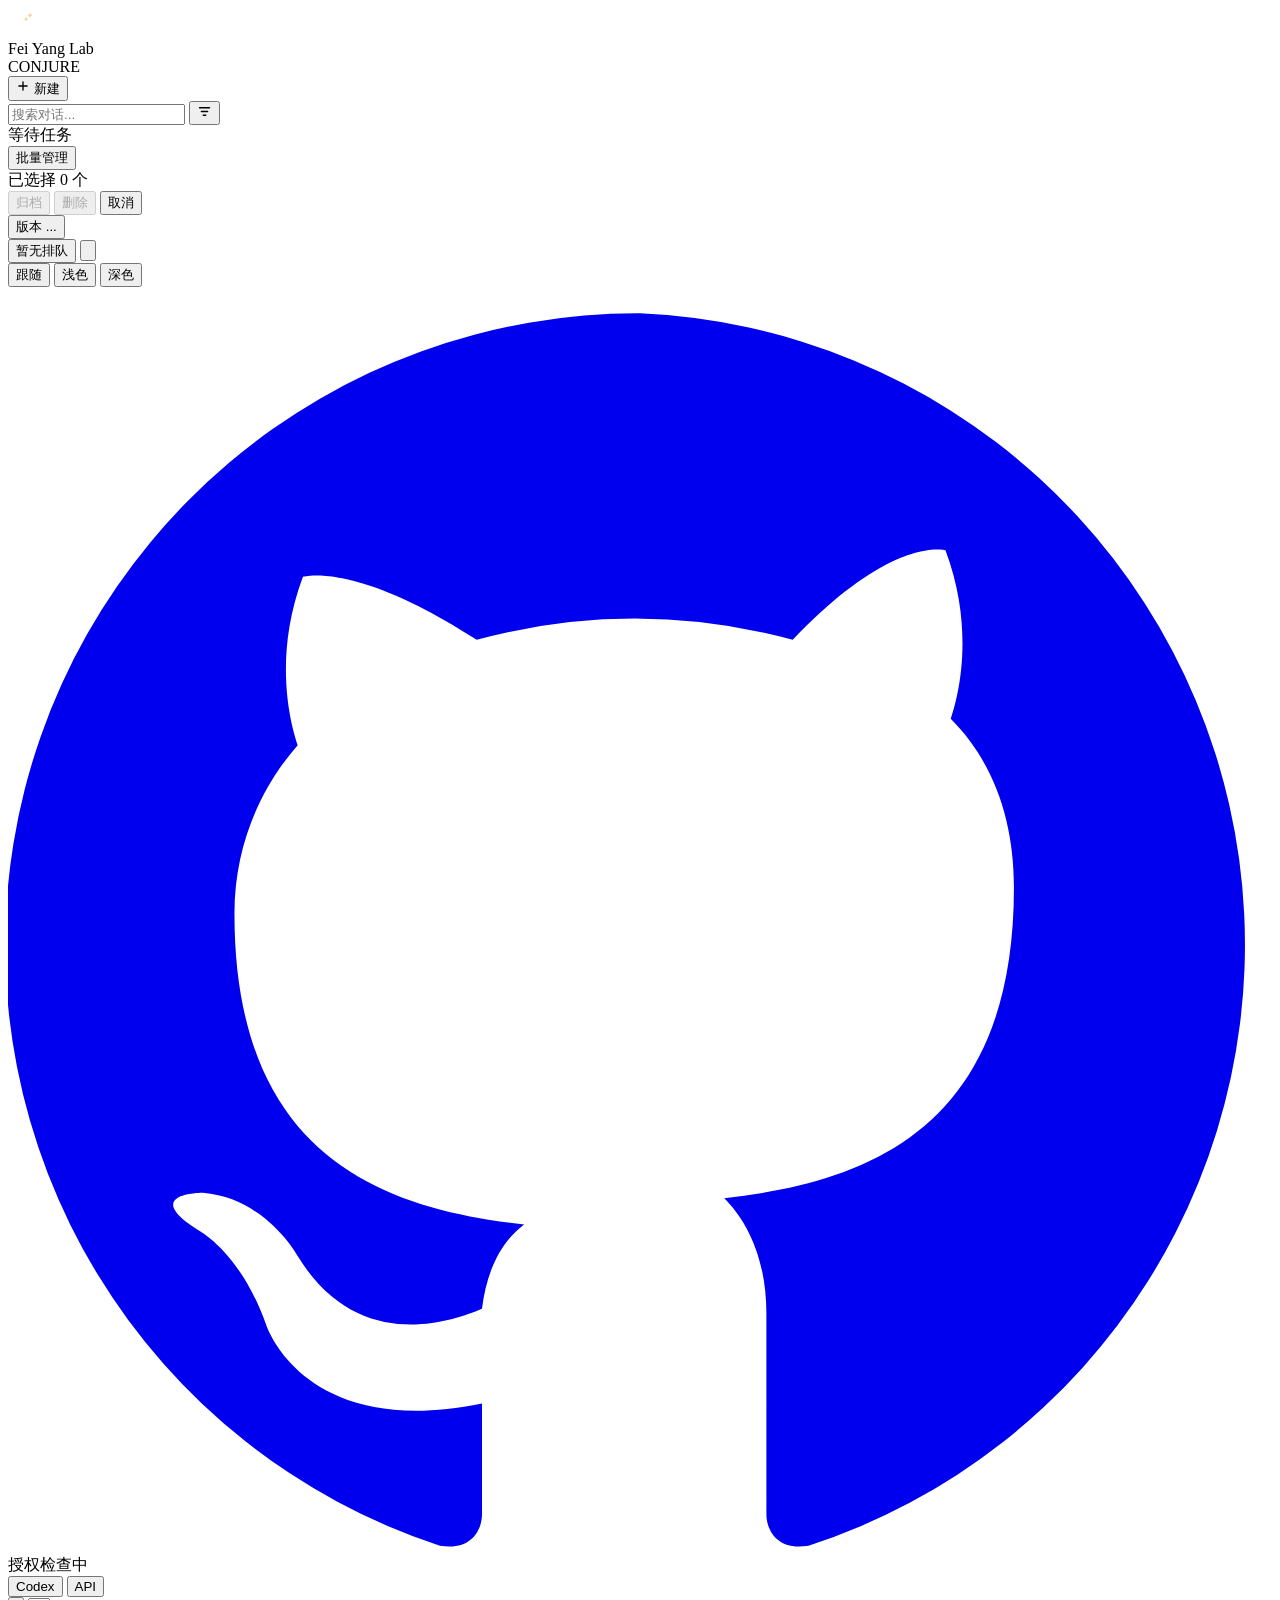
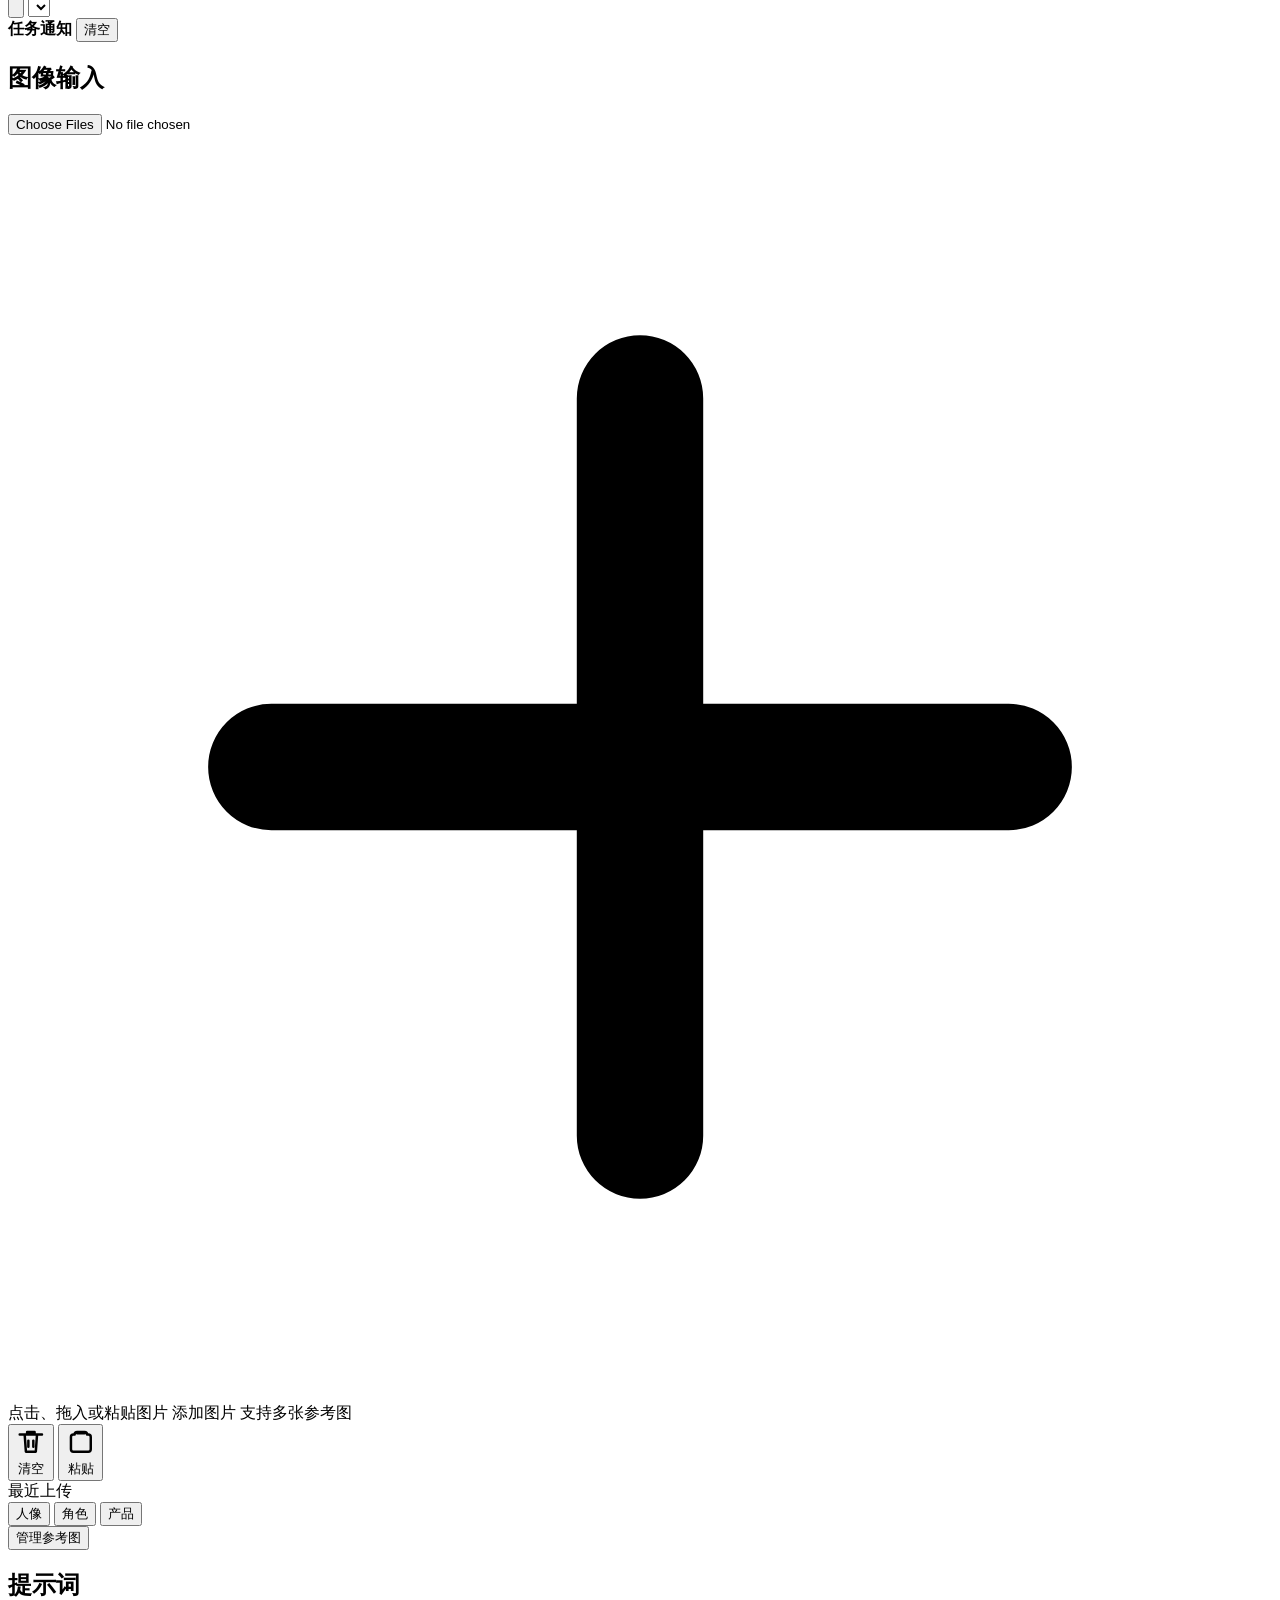
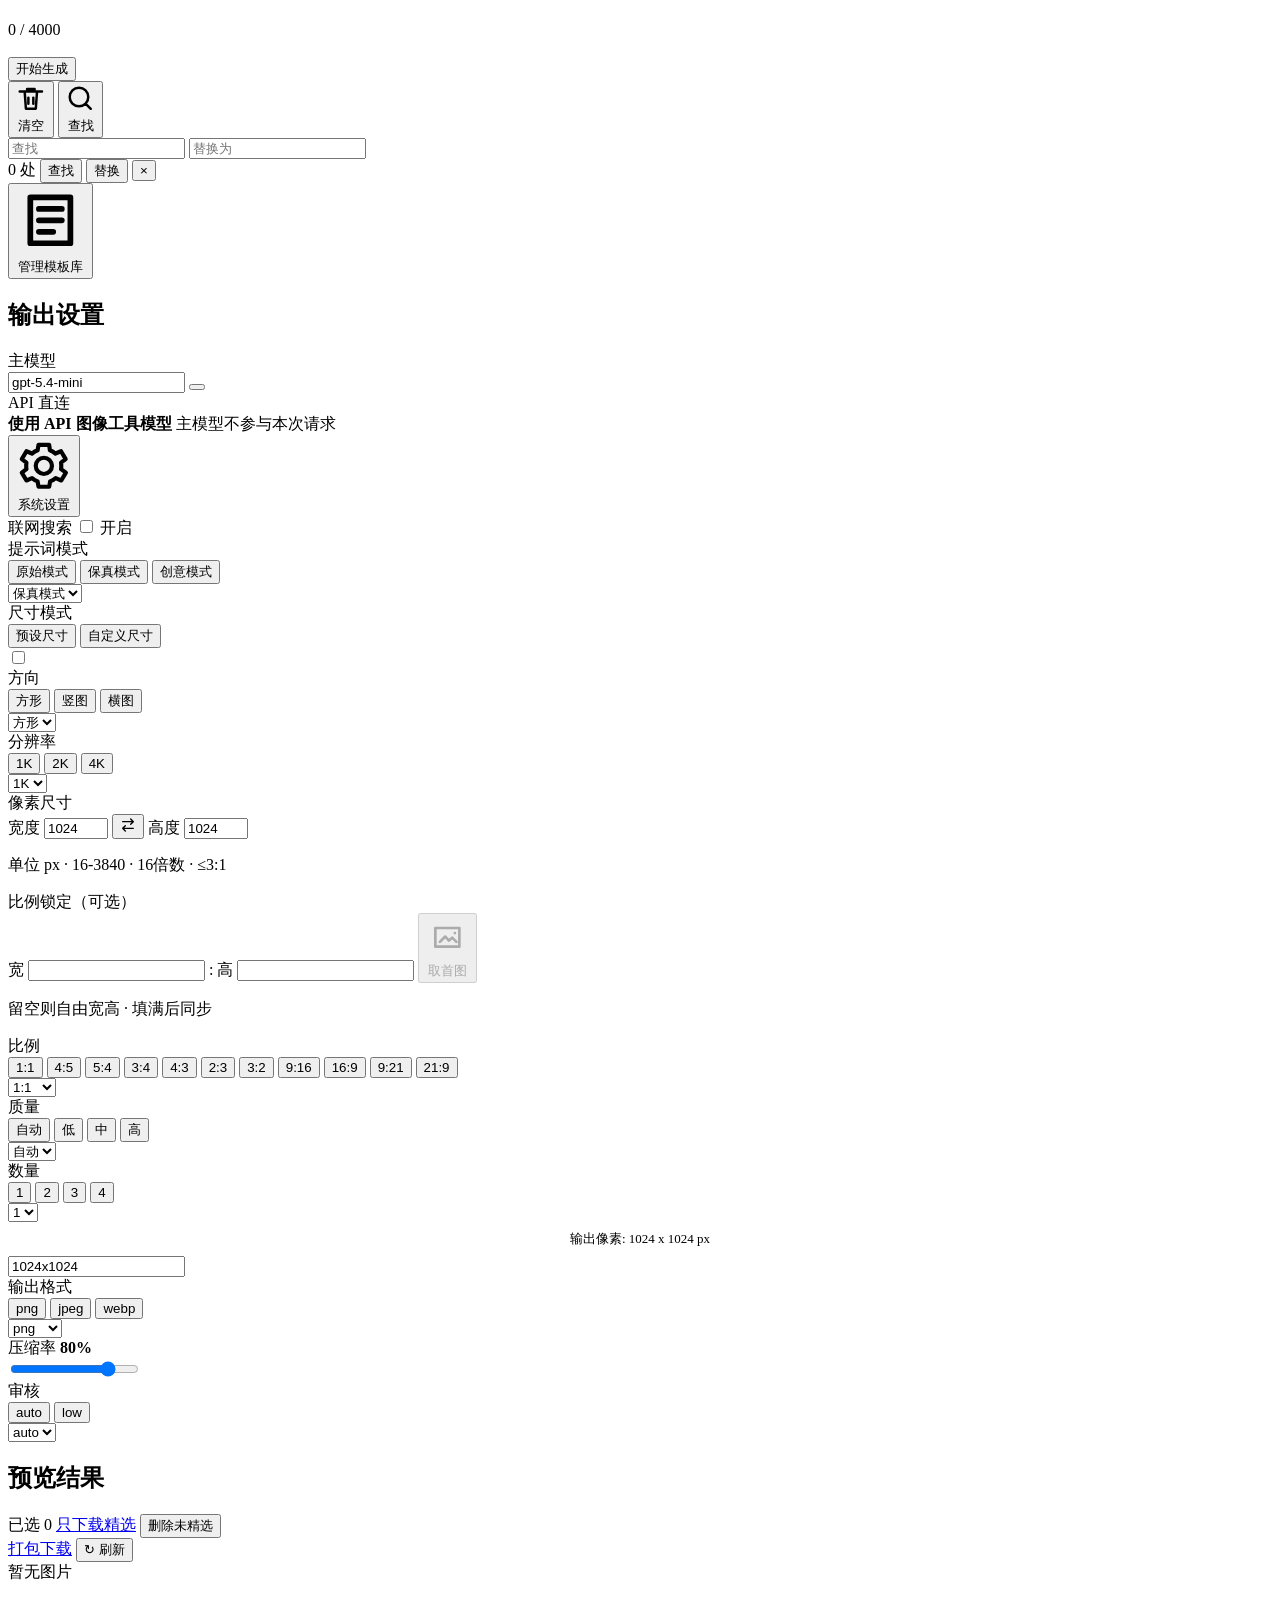
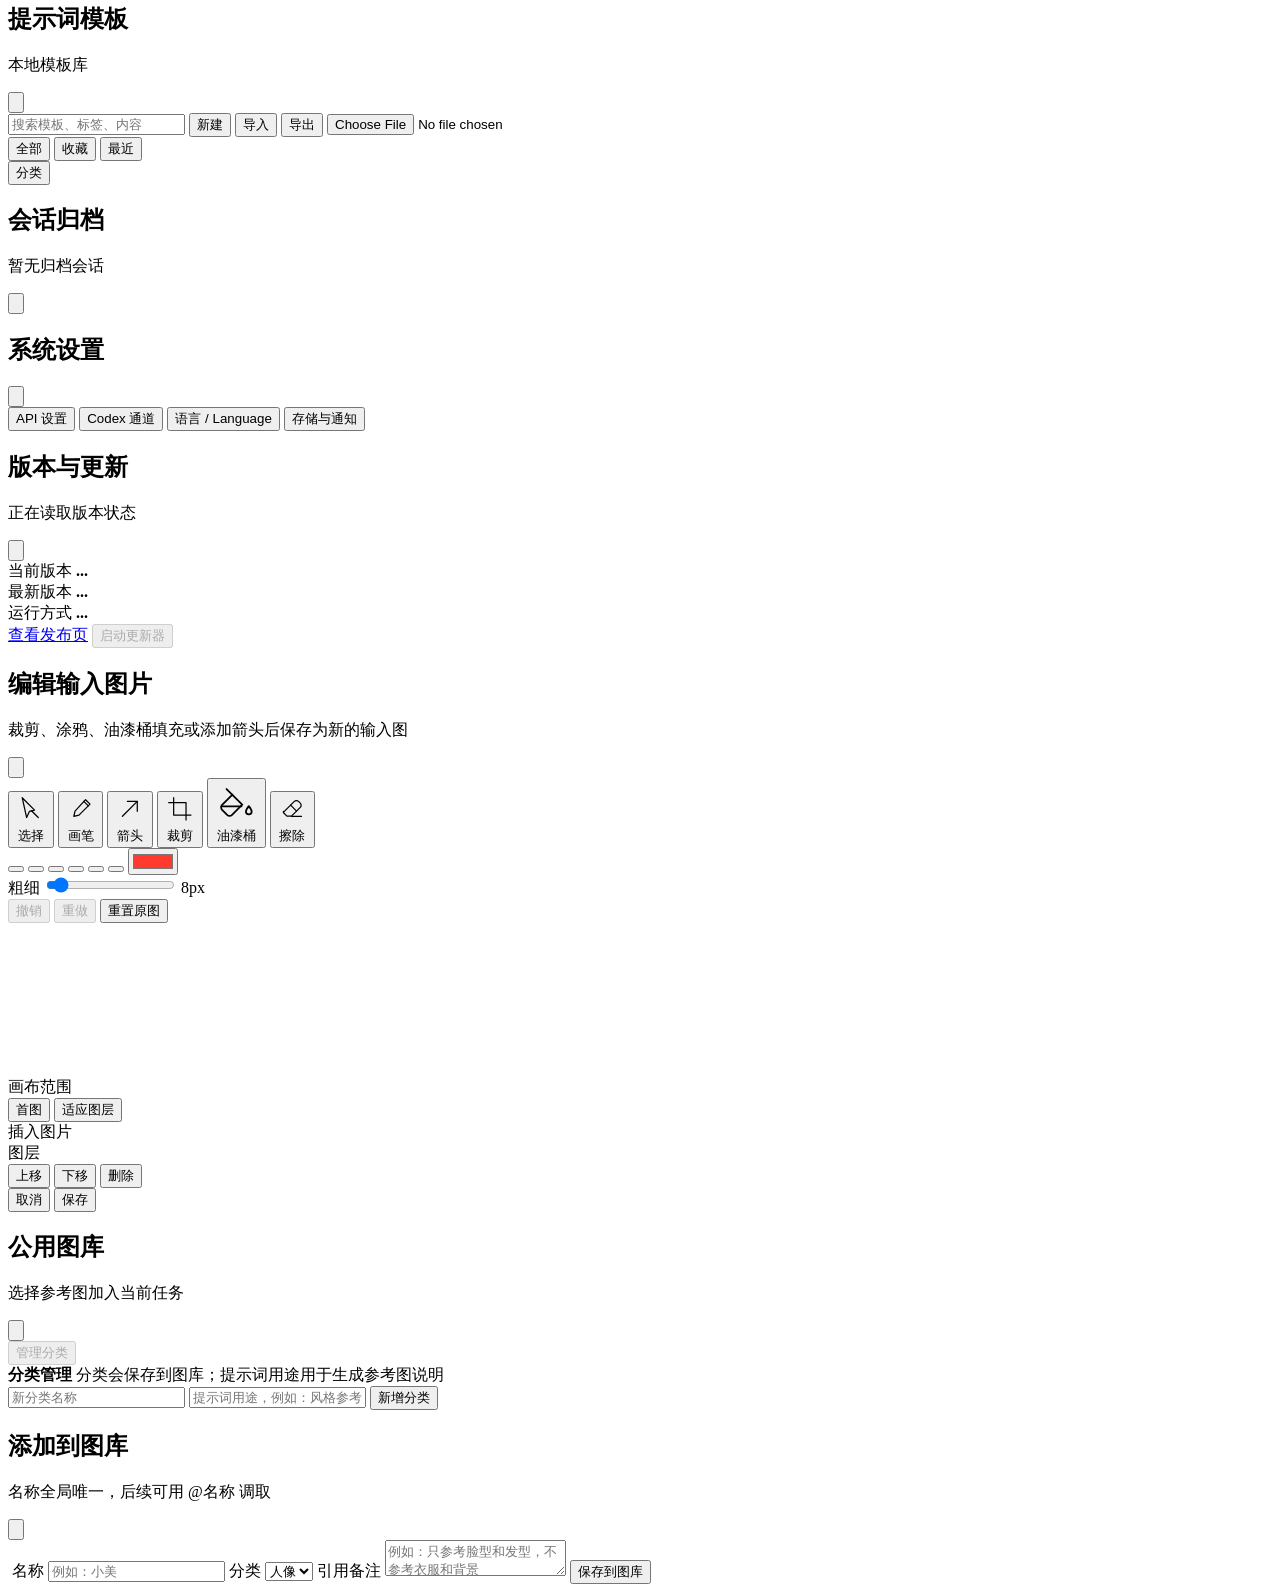
==== commit 5b8ec3f4: "fix(webui): disable category manage button; rename gallery manage label - Disable "管理分类" button (sha" ====
--- a/codex_image/webui/static/index.html
+++ b/codex_image/webui/static/index.html
@@ -345,7 +345,7 @@
                   </div>
 
                   <div id="galleryManagePanel" class="gallery-manage-panel">
-                    <button id="galleryManageButton" class="ghost-button text-sm" type="button" aria-controls="galleryDrawer" aria-expanded="false" title="管理公用库" data-i18n="gallery.manage" data-i18n-attr="title:gallery.manage">管理公用库</button>
+                    <button id="galleryManageButton" class="ghost-button text-sm" type="button" aria-controls="galleryDrawer" aria-expanded="false" title="管理参考图" data-i18n="gallery.manage" data-i18n-attr="title:gallery.manage">管理参考图</button>
                   </div>
                 </div>
               </div>
@@ -1159,7 +1159,7 @@
         <div class="gallery-drawer-top">
           <div class="gallery-drawer-toolbar">
             <div id="galleryDrawerCategoryTabs" class="gallery-drawer-category-tabs" aria-label="图库分类" data-i18n-attr="aria-label:gallery.categories"></div>
-            <button id="galleryCategoryManageToggle" class="ghost-button text-sm" type="button" aria-expanded="false" data-i18n="gallery.manageCategories">管理分类</button>
+            <button id="galleryCategoryManageToggle" class="ghost-button text-sm" type="button" aria-expanded="false" data-i18n="gallery.manageCategories" disabled>管理分类</button>
           </div>
           <div id="galleryCategoryManagePanel" class="gallery-category-manage-panel hidden" aria-label="管理图库分类" data-i18n-attr="aria-label:gallery.categoryManager">
             <div class="gallery-category-manage-copy">
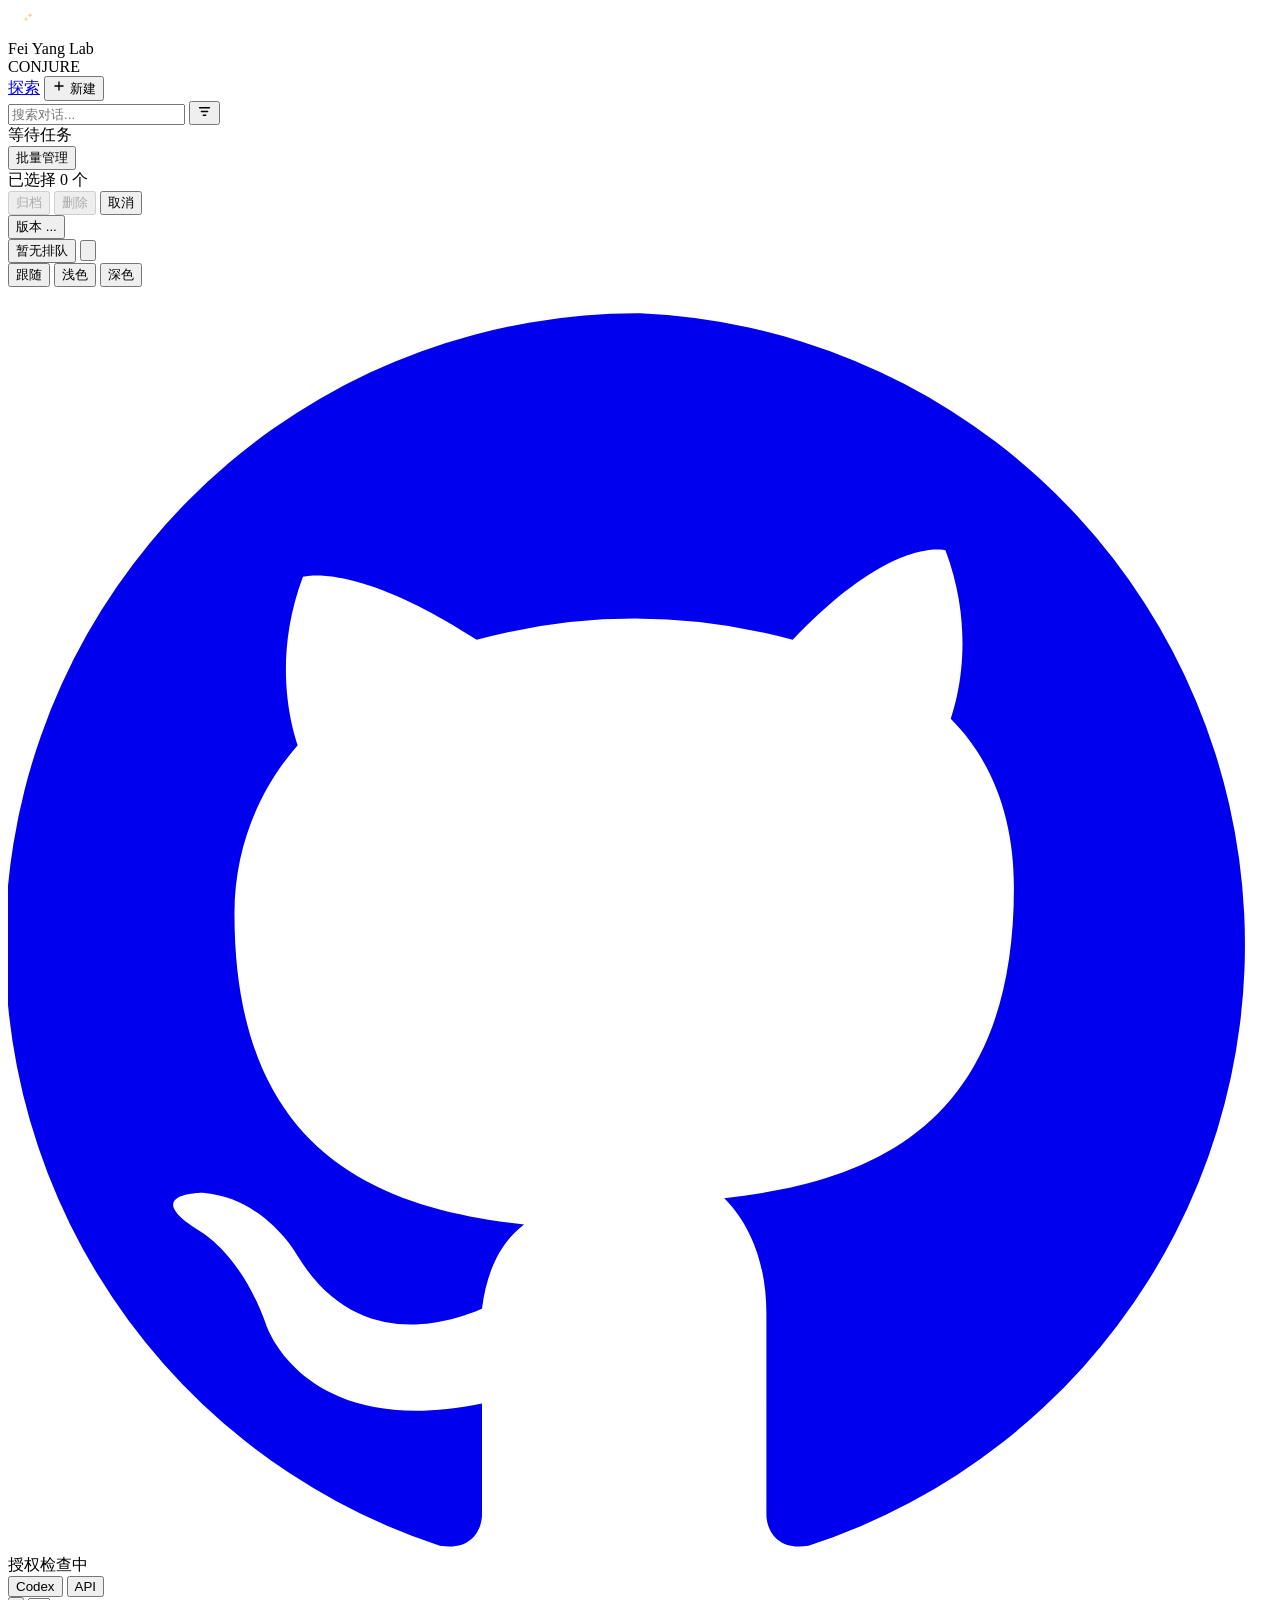
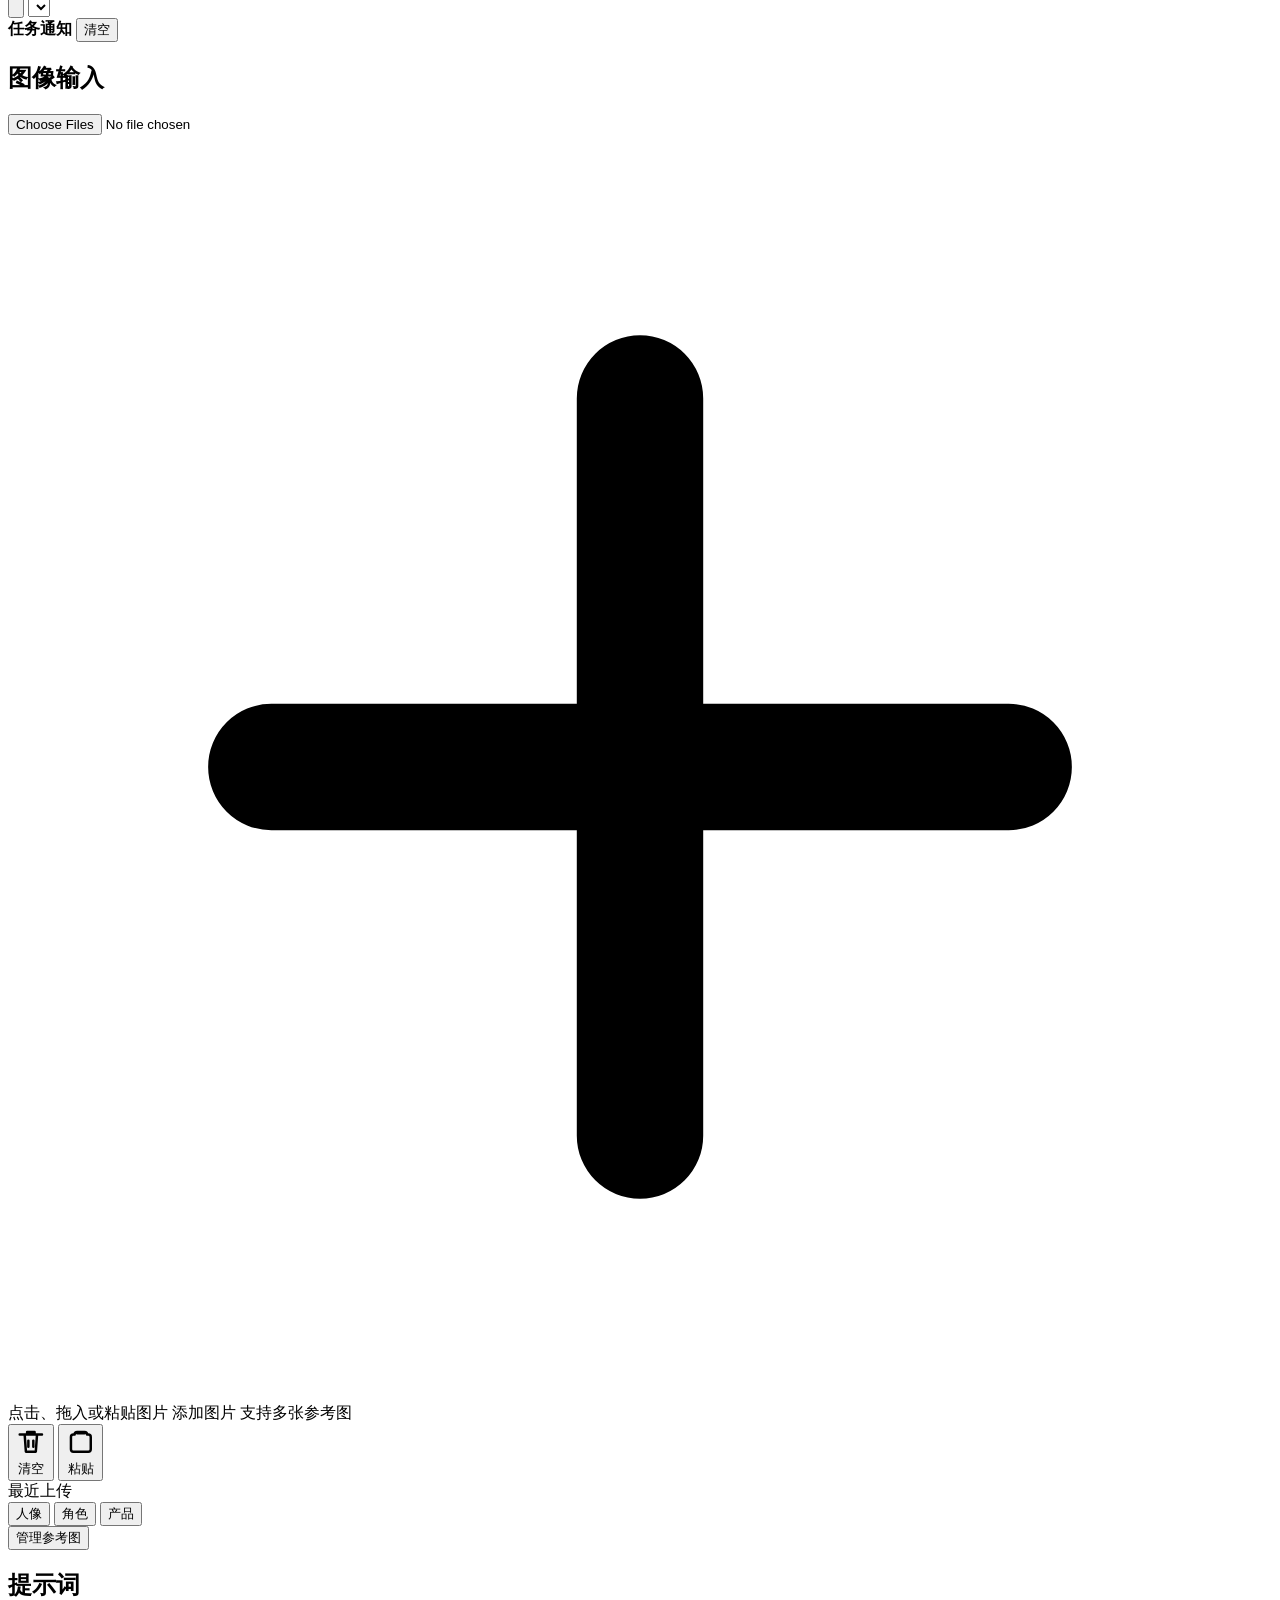
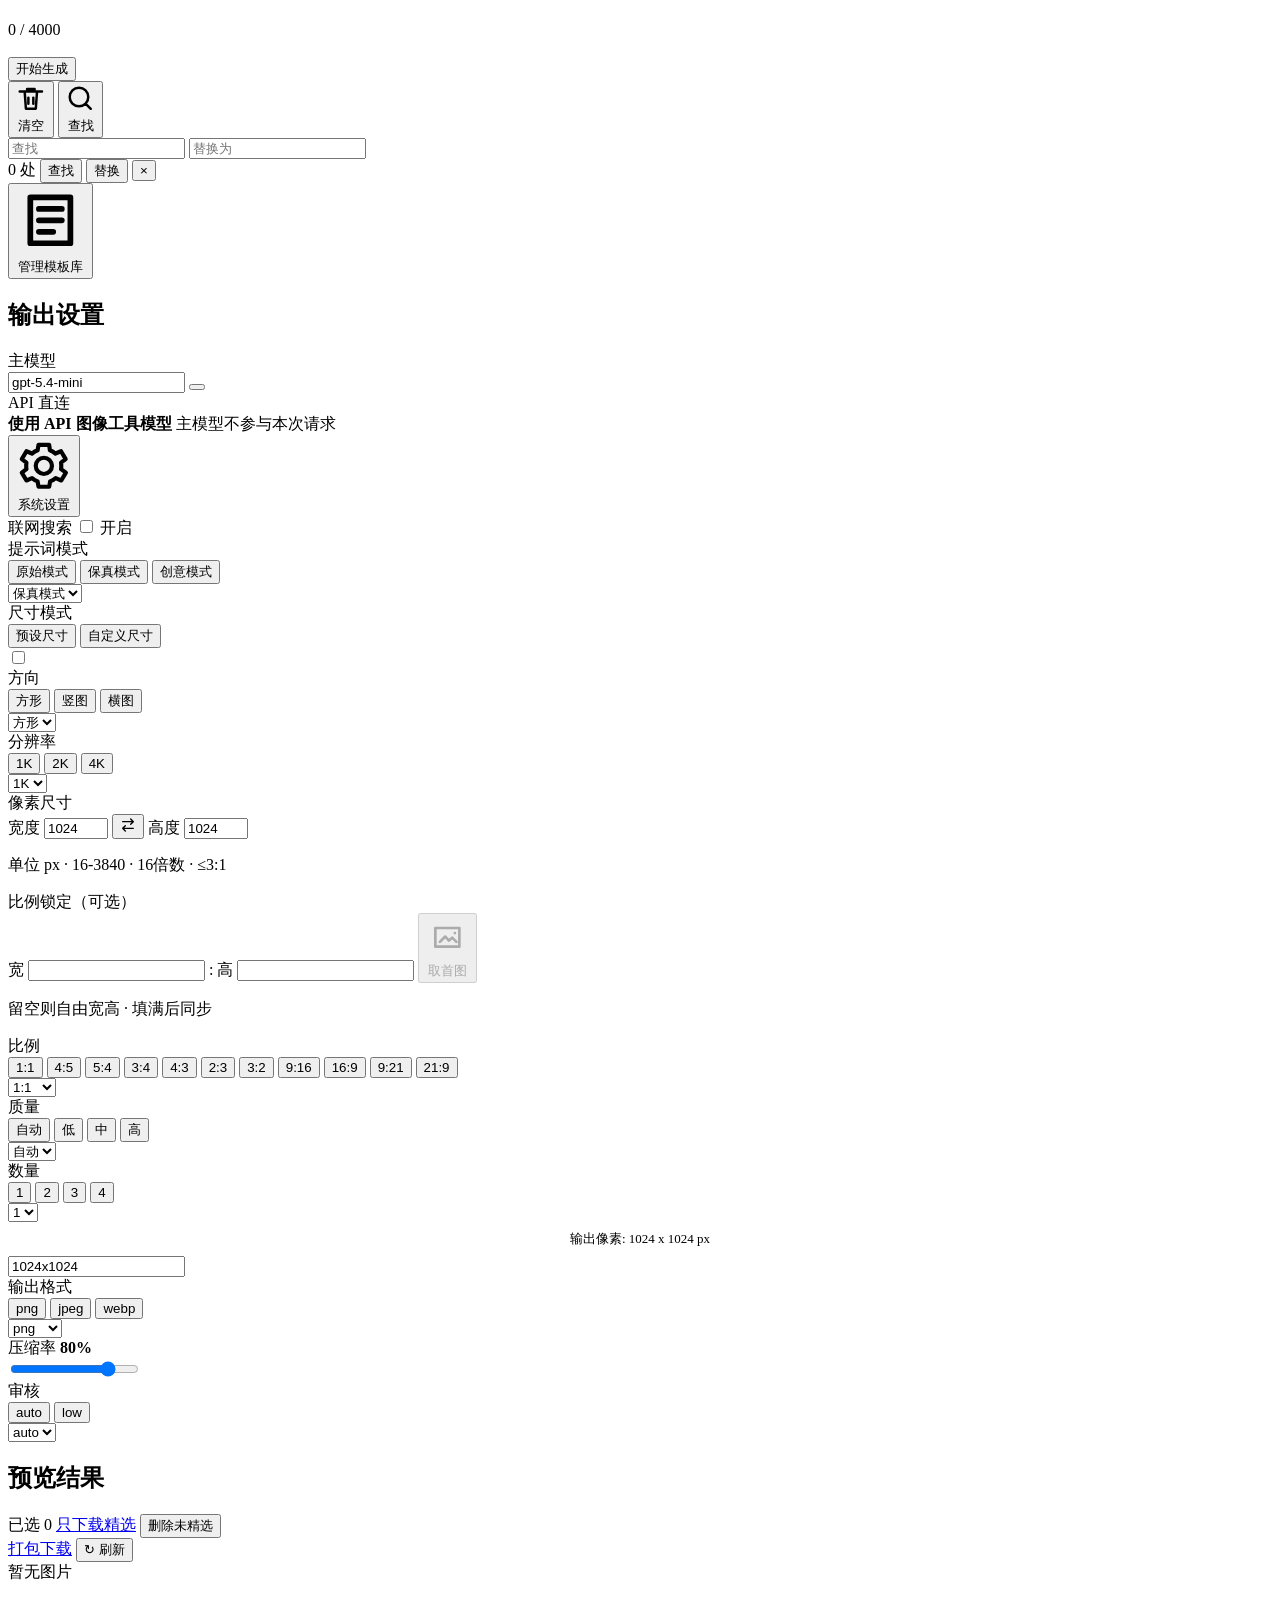
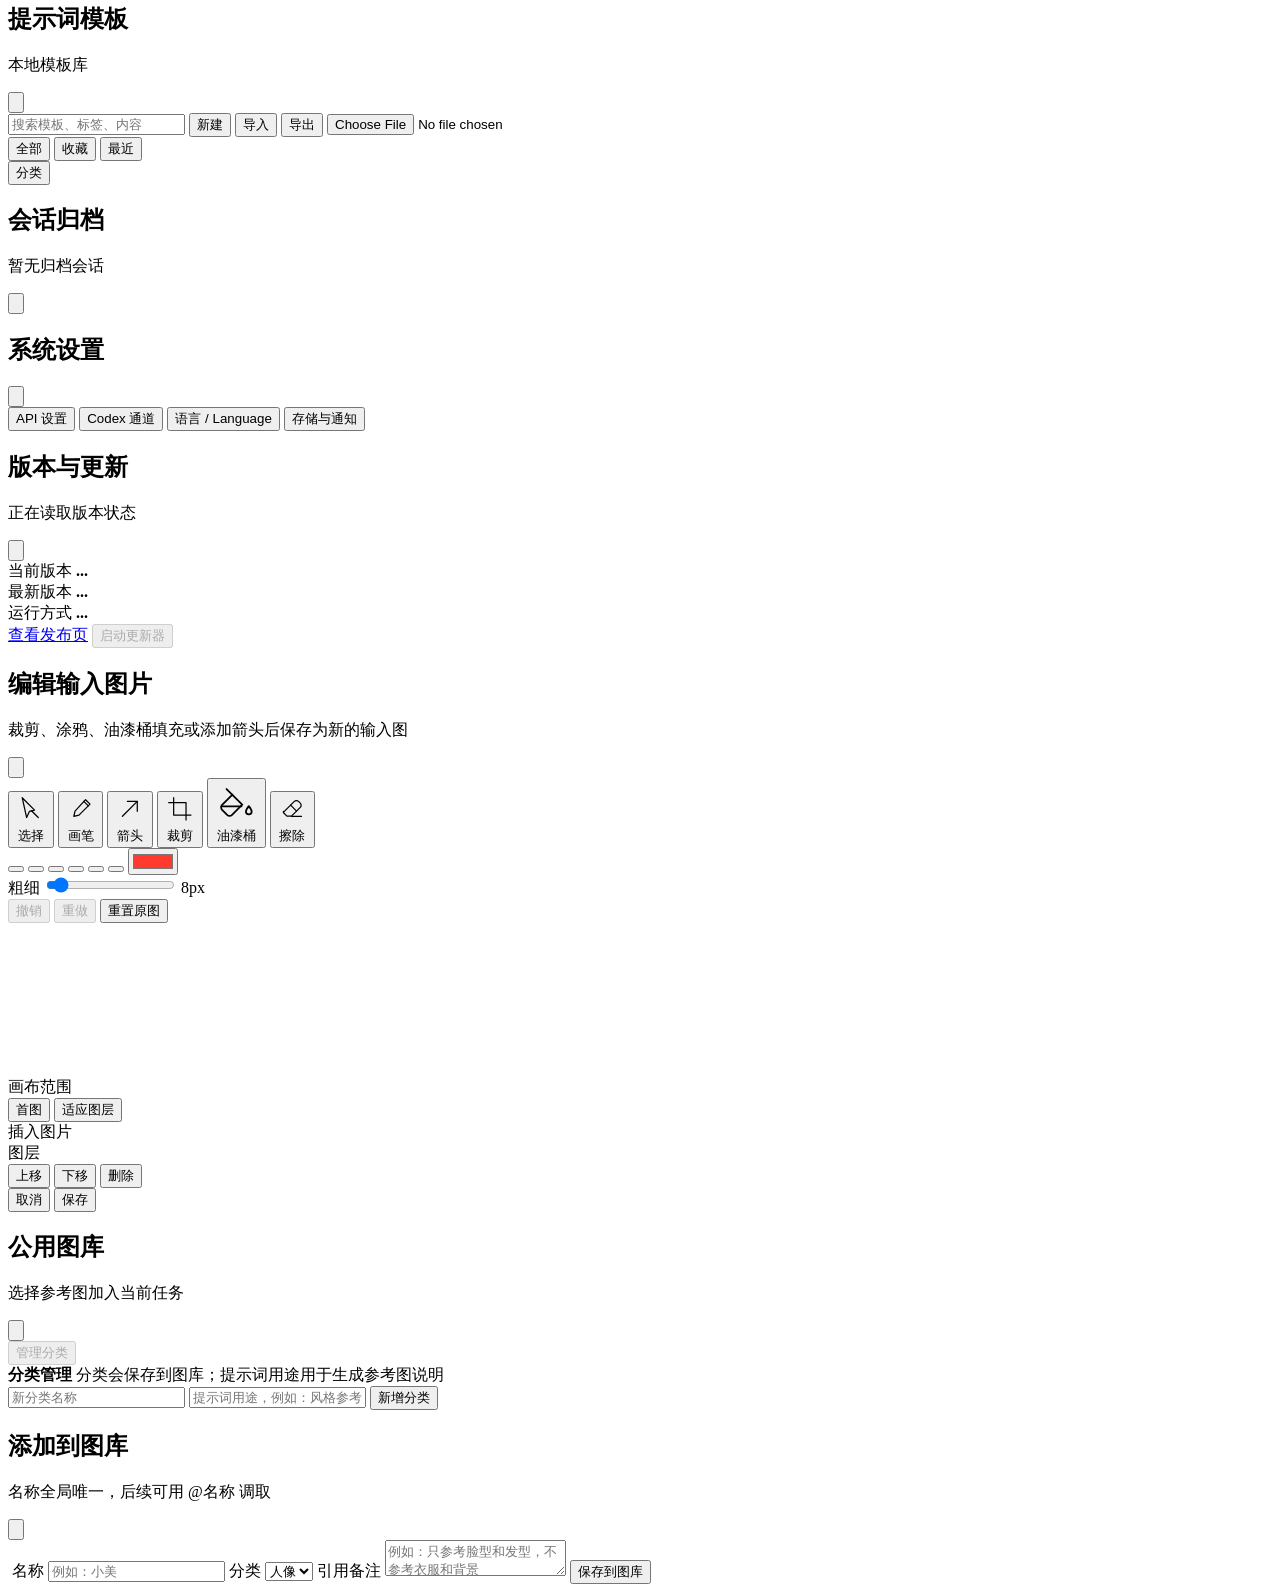
==== commit cffc8533: "feat(webui): public share gallery with /explore browsing page Adds a community gallery where users c" ====
--- a/codex_image/webui/static/index.html
+++ b/codex_image/webui/static/index.html
@@ -86,6 +86,7 @@
               </div>
             </div>
             <div class="brand-actions">
+              <a href="/explore" target="_blank" rel="noopener" class="ghost-button text-sm brand-explore-link" data-i18n="share.exploreLink">探索</a>
               <button id="newTaskButton" class="primary-button brand-new-button" type="button" aria-label="新建对话" data-i18n-attr="aria-label:app.newTaskAria">
                 <svg class="brand-new-icon" width="14" height="14" viewBox="0 0 24 24" fill="none" aria-hidden="true" focusable="false" xmlns="http://www.w3.org/2000/svg">
                   <path d="M12 5v14M5 12h14" stroke="currentColor" stroke-width="2.3" stroke-linecap="round"/>
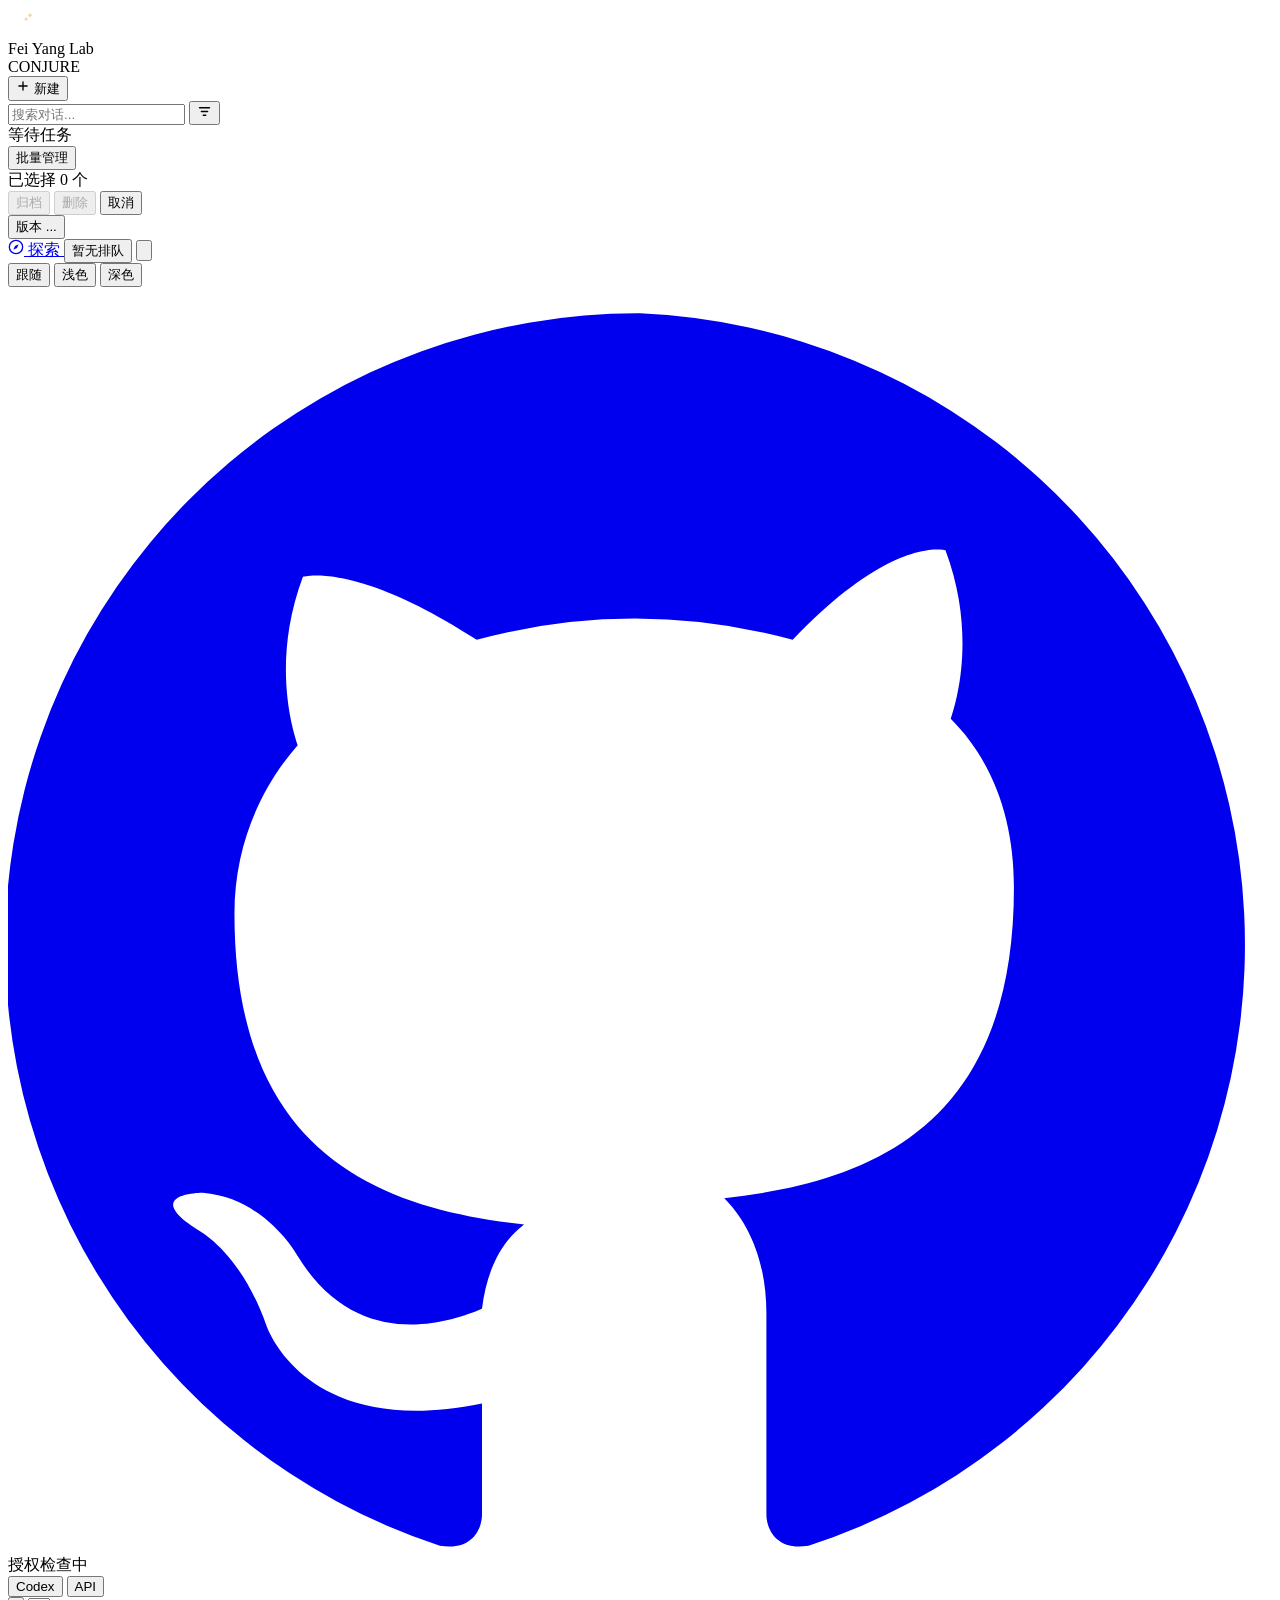
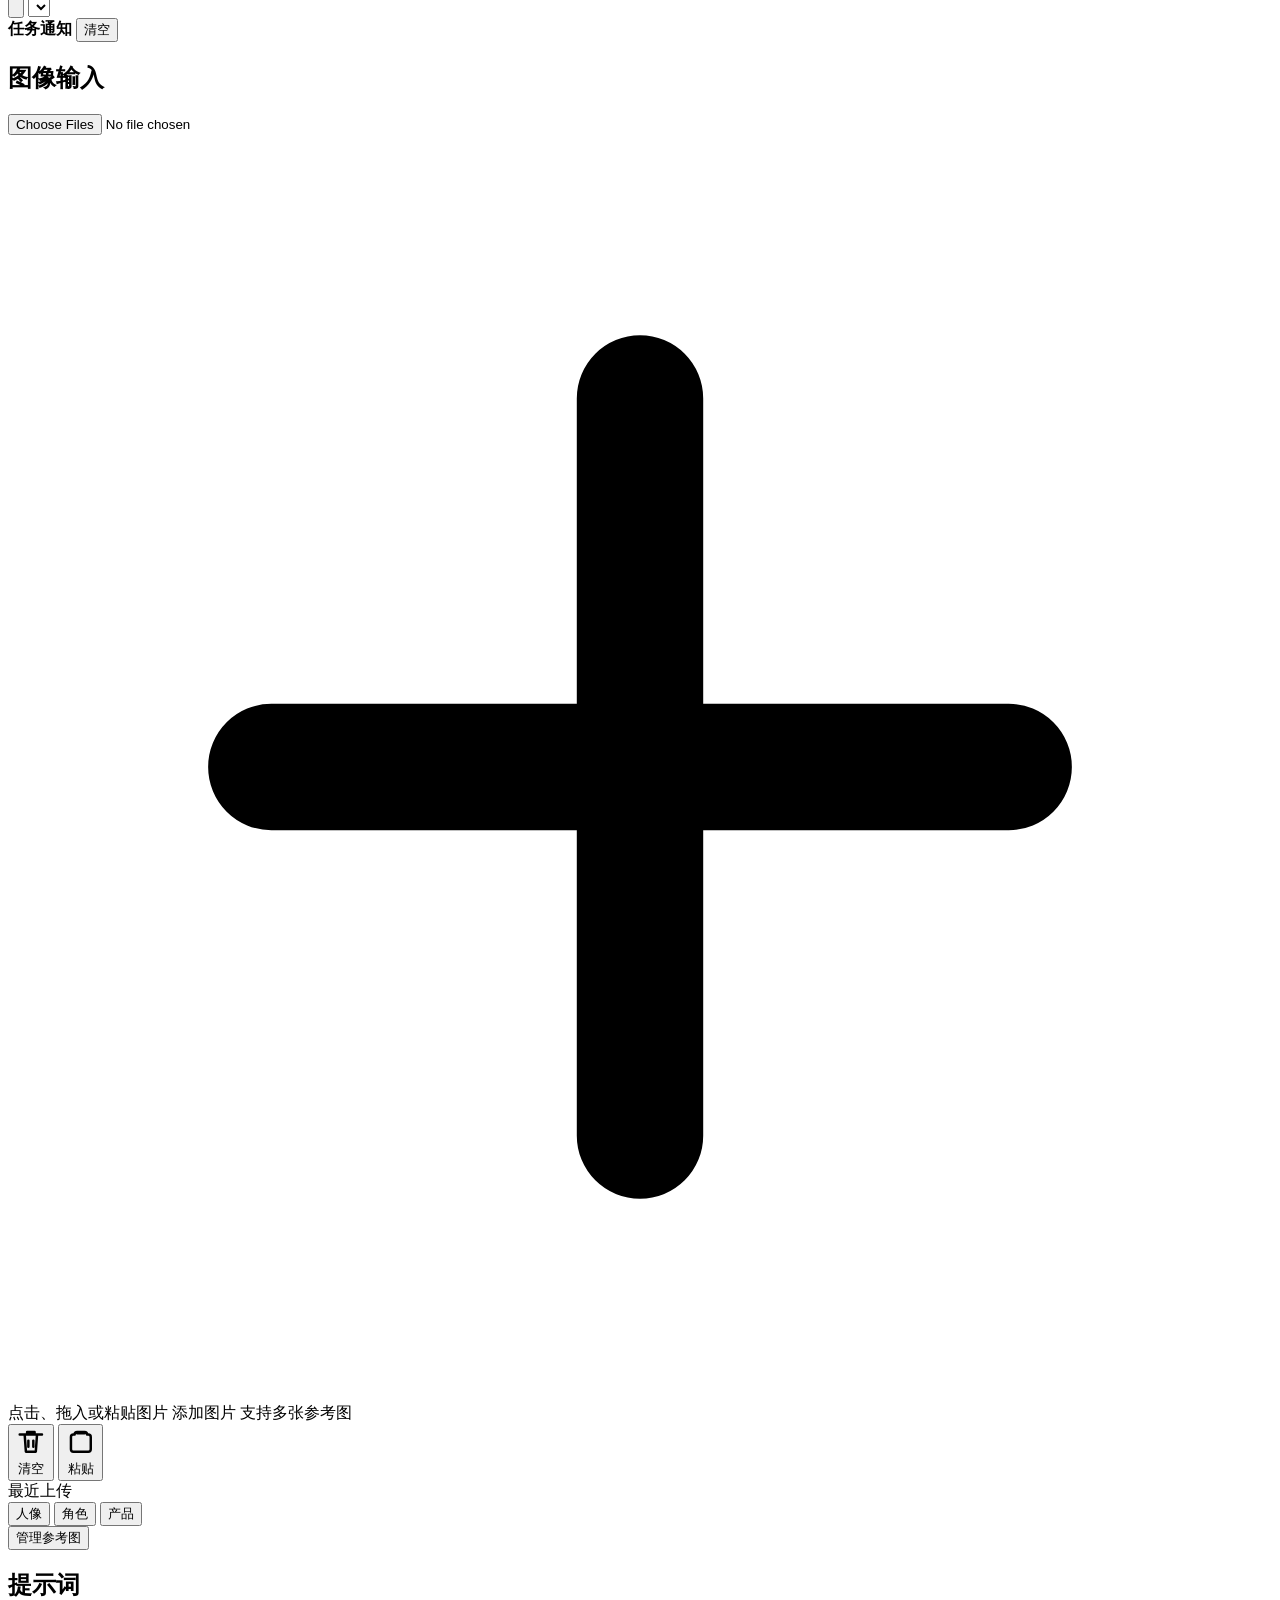
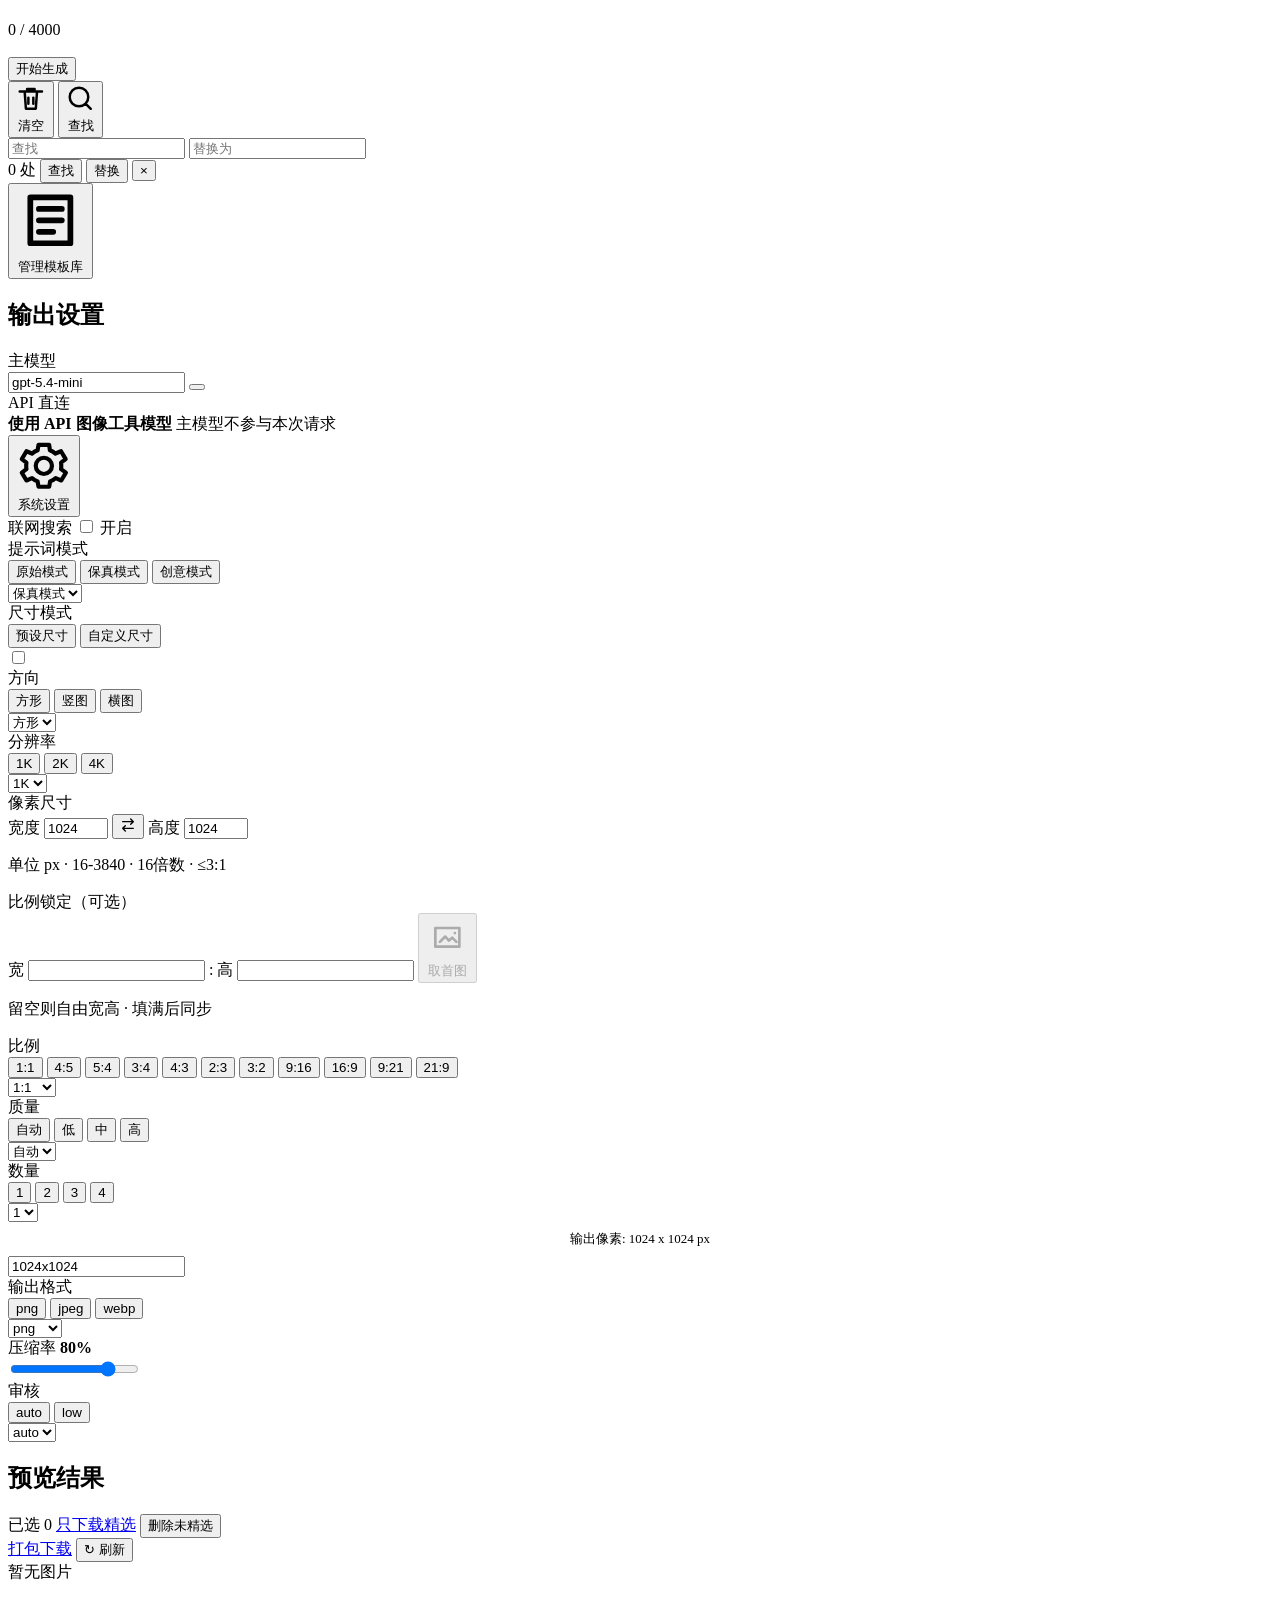
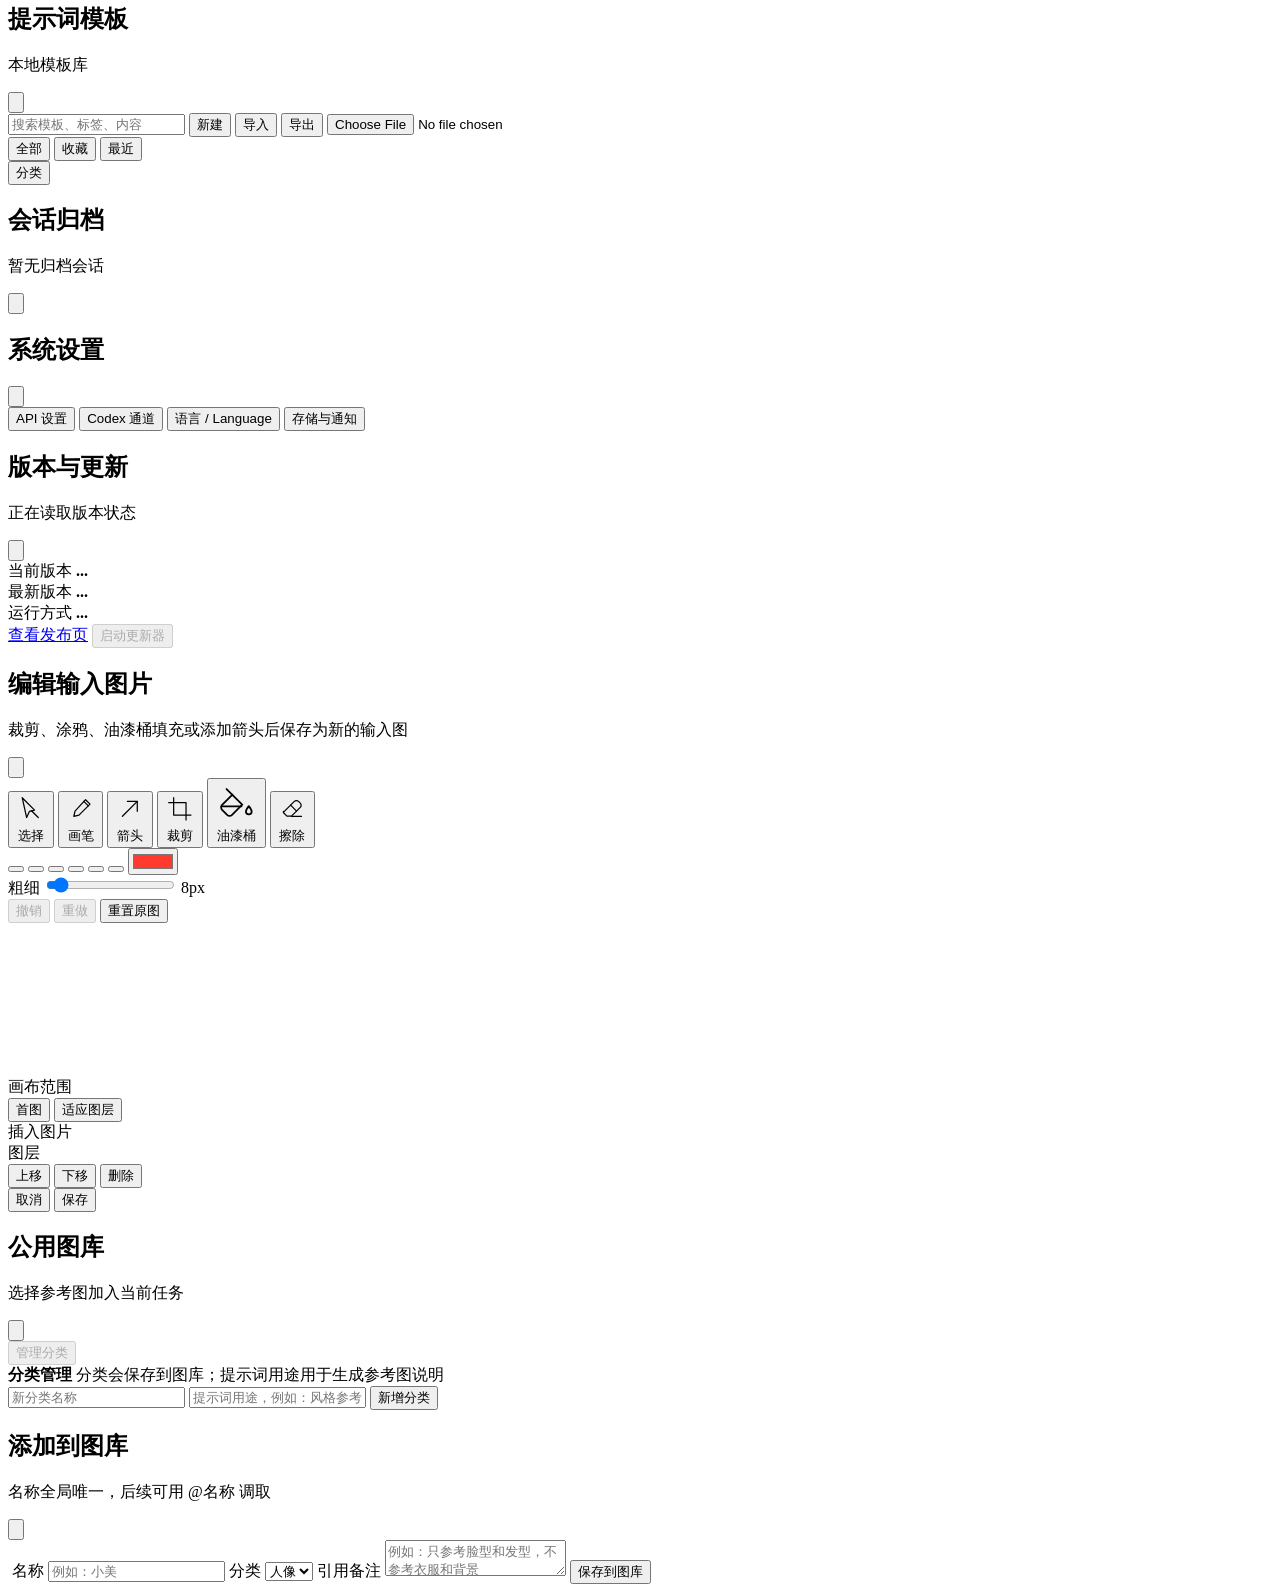
==== commit e780c63b: "fix(webui): move explore link to nav-actions bar (leftmost position) The explore link was in the sid" ====
--- a/codex_image/webui/static/index.html
+++ b/codex_image/webui/static/index.html
@@ -86,7 +86,6 @@
               </div>
             </div>
             <div class="brand-actions">
-              <a href="/explore" target="_blank" rel="noopener" class="ghost-button text-sm brand-explore-link" data-i18n="share.exploreLink">探索</a>
               <button id="newTaskButton" class="primary-button brand-new-button" type="button" aria-label="新建对话" data-i18n-attr="aria-label:app.newTaskAria">
                 <svg class="brand-new-icon" width="14" height="14" viewBox="0 0 24 24" fill="none" aria-hidden="true" focusable="false" xmlns="http://www.w3.org/2000/svg">
                   <path d="M12 5v14M5 12h14" stroke="currentColor" stroke-width="2.3" stroke-linecap="round"/>
@@ -232,6 +231,13 @@
         <!-- Top Navigation -->
         <header class="top-nav">
           <div class="nav-actions">
+            <a href="/explore" target="_blank" rel="noopener" class="queue-button explore-link" aria-label="探索" title="探索" data-i18n-attr="aria-label:share.exploreLink;title:share.exploreLink">
+              <svg class="explore-link-icon" viewBox="0 0 24 24" width="16" height="16" aria-hidden="true" focusable="false">
+                <circle cx="12" cy="12" r="10" fill="none" stroke="currentColor" stroke-width="2"/>
+                <path d="M16 8l-2.5 5.5L8 16l2.5-5.5L16 8z" fill="currentColor"/>
+              </svg>
+              <span data-i18n="share.exploreLink">探索</span>
+            </a>
             <button id="queueButton" class="queue-button queue-status-chip" type="button" aria-label="队列状态：暂无排队" title="跳转到进行中任务" data-i18n-attr="aria-label:queue.emptyAria;title:queue.jumpTitle">
               <span id="queueStatusText" data-i18n="queue.empty">暂无排队</span>
             </button>
